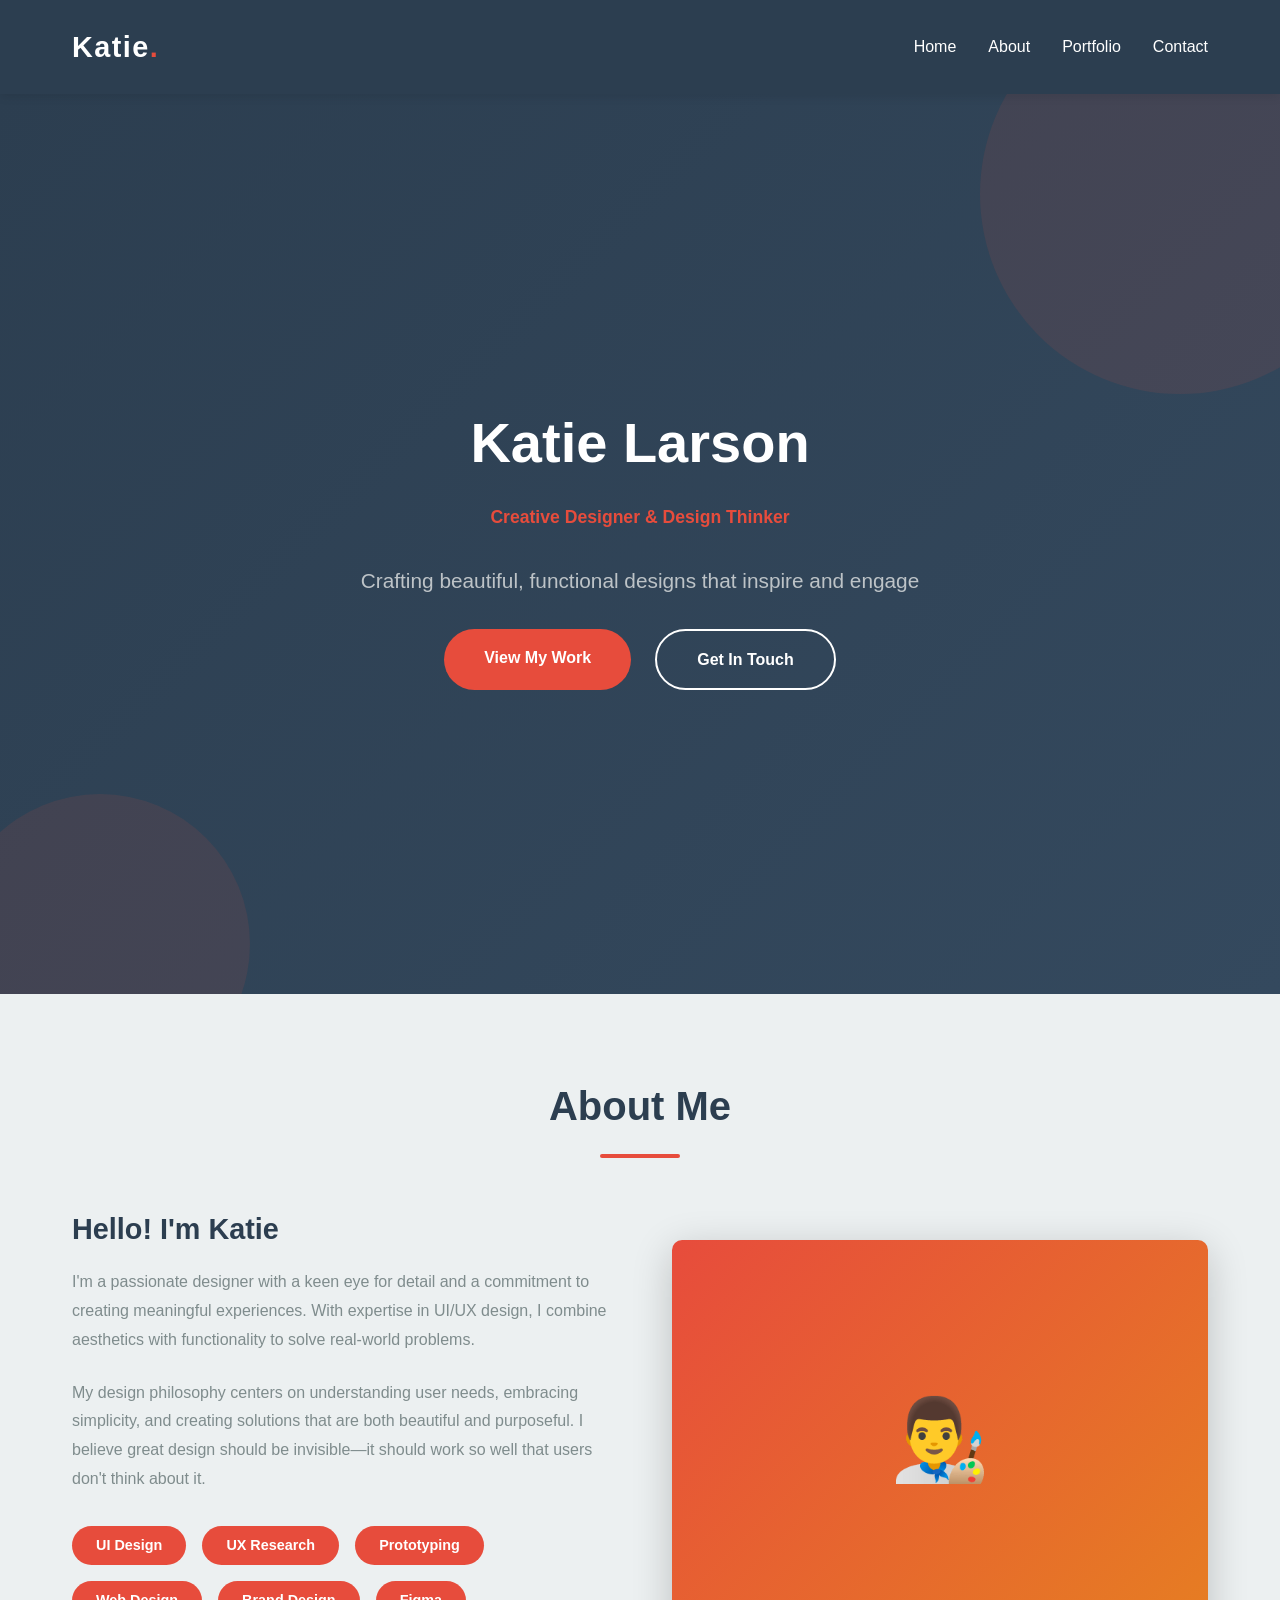
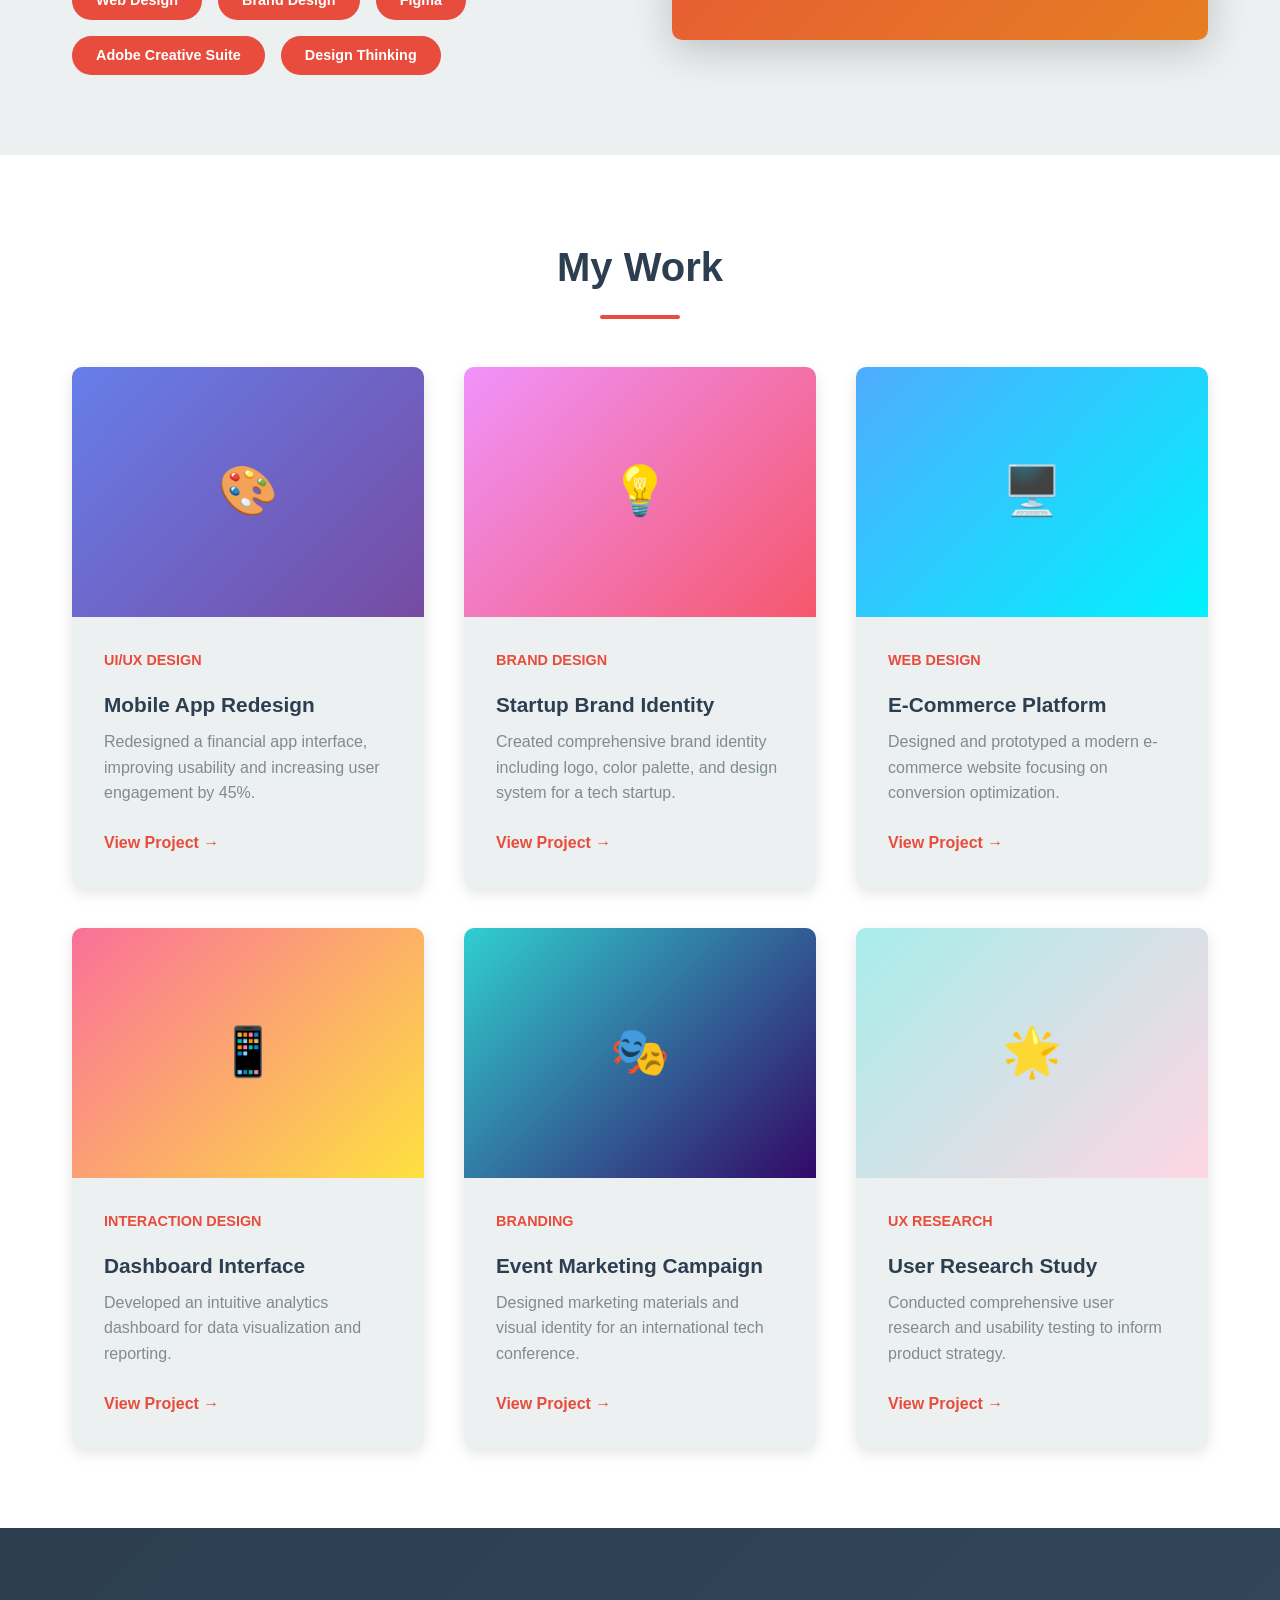
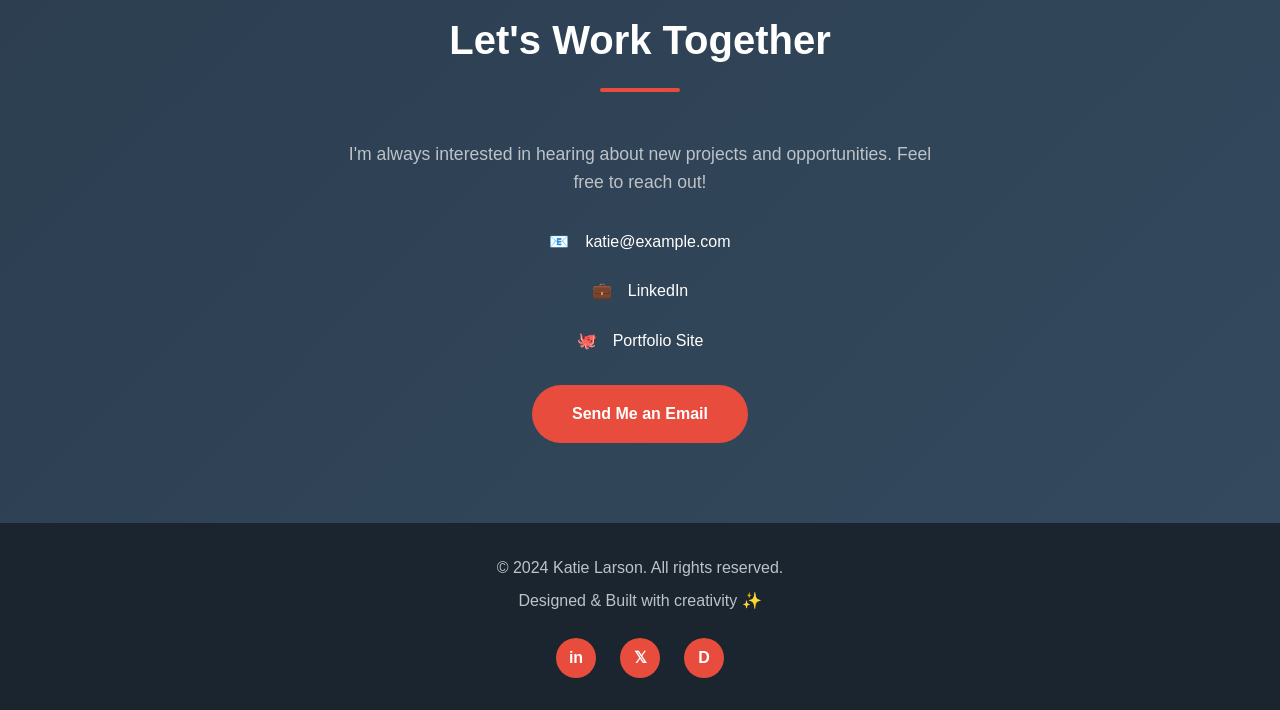
==== index.html @ 6faf1ce8 "first commit" ====
<!DOCTYPE html>
<html lang="en">
<head>
  <meta charset="UTF-8">
  <meta name="viewport" content="width=device-width, initial-scale=1.0">
  <meta name="description" content="Katie Larson - Designer portfolio showcasing creative design work">
  <title>Katie Larson | Designer</title>
  <link rel="stylesheet" href="css/style.css">
</head>
<body>
  <!-- Navigation -->
  <nav>
    <div class="nav-container">
      <div class="logo">Katie<span>.</span></div>
      <ul class="nav-links">
        <li><a href="#home">Home</a></li>
        <li><a href="pages/about.html">About</a></li>
        <li><a href="#portfolio">Portfolio</a></li>
        <li><a href="#contact">Contact</a></li>
      </ul>
    </div>
  </nav>

  <!-- Hero Section -->
  <section class="hero" id="home">
    <div class="hero-content">
      <h1>Katie Larson</h1>
      <div class="hero-subtitle">Creative Designer & Design Thinker</div>
      <p>Crafting beautiful, functional designs that inspire and engage</p>
      <div class="cta-buttons">
        <a href="#portfolio" class="btn btn-primary">View My Work</a>
        <a href="#contact" class="btn btn-secondary">Get In Touch</a>
      </div>
    </div>
  </section>

  <!-- About Section -->
  <section class="about" id="about">
    <div class="container">
      <h2>About Me</h2>
      <div class="about-content">
        <div class="about-text">
          <h3>Hello! I'm Katie</h3>
          <p>I'm a passionate designer with a keen eye for detail and a commitment to creating meaningful experiences. With expertise in UI/UX design, I combine aesthetics with functionality to solve real-world problems.</p>
          <p>My design philosophy centers on understanding user needs, embracing simplicity, and creating solutions that are both beautiful and purposeful. I believe great design should be invisible—it should work so well that users don't think about it.</p>
          <div class="skills">
            <span class="skill-tag">UI Design</span>
            <span class="skill-tag">UX Research</span>
            <span class="skill-tag">Prototyping</span>
            <span class="skill-tag">Web Design</span>
            <span class="skill-tag">Brand Design</span>
            <span class="skill-tag">Figma</span>
            <span class="skill-tag">Adobe Creative Suite</span>
            <span class="skill-tag">Design Thinking</span>
          </div>
        </div>
        <div class="about-image">👨‍🎨</div>
      </div>
    </div>
  </section>

  <!-- Portfolio Section -->
  <section class="portfolio" id="portfolio">
    <div class="container">
      <h2>My Work</h2>
      <div class="portfolio-grid">
        <!-- Portfolio Item 1 -->
        <div class="portfolio-item">
          <div class="portfolio-image">🎨</div>
          <div class="portfolio-content">
            <div class="portfolio-category">UI/UX DESIGN</div>
            <h3>Mobile App Redesign</h3>
            <p>Redesigned a financial app interface, improving usability and increasing user engagement by 45%.</p>
            <a href="pages/portfolio.html" class="view-link">View Project →</a>
          </div>
        </div>

        <!-- Portfolio Item 2 -->
        <div class="portfolio-item">
          <div class="portfolio-image">💡</div>
          <div class="portfolio-content">
            <div class="portfolio-category">BRAND DESIGN</div>
            <h3>Startup Brand Identity</h3>
            <p>Created comprehensive brand identity including logo, color palette, and design system for a tech startup.</p>
            <a href="pages/portfolio.html" class="view-link">View Project →</a>
          </div>
        </div>

        <!-- Portfolio Item 3 -->
        <div class="portfolio-item">
          <div class="portfolio-image">🖥️</div>
          <div class="portfolio-content">
            <div class="portfolio-category">WEB DESIGN</div>
            <h3>E-Commerce Platform</h3>
            <p>Designed and prototyped a modern e-commerce website focusing on conversion optimization.</p>
            <a href="pages/portfolio.html" class="view-link">View Project →</a>
          </div>
        </div>

        <!-- Portfolio Item 4 -->
        <div class="portfolio-item">
          <div class="portfolio-image">📱</div>
          <div class="portfolio-content">
            <div class="portfolio-category">INTERACTION DESIGN</div>
            <h3>Dashboard Interface</h3>
            <p>Developed an intuitive analytics dashboard for data visualization and reporting.</p>
            <a href="pages/portfolio.html" class="view-link">View Project →</a>
          </div>
        </div>

        <!-- Portfolio Item 5 -->
        <div class="portfolio-item">
          <div class="portfolio-image">🎭</div>
          <div class="portfolio-content">
            <div class="portfolio-category">BRANDING</div>
            <h3>Event Marketing Campaign</h3>
            <p>Designed marketing materials and visual identity for an international tech conference.</p>
            <a href="pages/portfolio.html" class="view-link">View Project →</a>
          </div>
        </div>

        <!-- Portfolio Item 6 -->
        <div class="portfolio-item">
          <div class="portfolio-image">🌟</div>
          <div class="portfolio-content">
            <div class="portfolio-category">UX RESEARCH</div>
            <h3>User Research Study</h3>
            <p>Conducted comprehensive user research and usability testing to inform product strategy.</p>
            <a href="pages/portfolio.html" class="view-link">View Project →</a>
          </div>
        </div>
      </div>
    </div>
  </section>

  <!-- Contact Section -->
  <section class="contact" id="contact">
    <div class="container">
      <h2>Let's Work Together</h2>
      <div class="contact-content">
        <p>I'm always interested in hearing about new projects and opportunities. Feel free to reach out!</p>
        <div class="contact-info">
          <div class="contact-item">
            <span>📧</span>
            <a href="mailto:katie@example.com">katie@example.com</a>
          </div>
          <div class="contact-item">
            <span>💼</span>
            <a href="https://linkedin.com" target="_blank">LinkedIn</a>
          </div>
          <div class="contact-item">
            <span>🐙</span>
            <a href="https://github.com" target="_blank">Portfolio Site</a>
          </div>
        </div>
        <a href="mailto:katie@example.com" class="btn btn-primary">Send Me an Email</a>
      </div>
    </div>
  </section>

  <!-- Footer -->
  <footer>
    <p>&copy; 2024 Katie Larson. All rights reserved.</p>
    <p>Designed & Built with creativity ✨</p>
    <div class="social-links">
      <a href="https://linkedin.com" target="_blank" title="LinkedIn">in</a>
      <a href="https://twitter.com" target="_blank" title="Twitter">𝕏</a>
      <a href="https://dribbble.com" target="_blank" title="Dribbble">D</a>
    </div>
  </footer>
</body>
</html>
---- css/style.css ----
* {
  margin: 0;
  padding: 0;
  box-sizing: border-box;
}

:root {
  --primary-color: #2c3e50;
  --accent-color: #e74c3c;
  --light-bg: #ecf0f1;
  --white: #ffffff;
  --text-dark: #2c3e50;
  --text-light: #7f8c8d;
  --transition: all 0.3s ease;
}

html {
  scroll-behavior: smooth;
}

body {
  font-family: 'Segoe UI', Tahoma, Geneva, Verdana, sans-serif;
  line-height: 1.6;
  color: var(--text-dark);
  background-color: var(--white);
}

/* Navigation */
nav {
  background-color: var(--primary-color);
  padding: 1.5rem 0;
  position: sticky;
  top: 0;
  z-index: 100;
  box-shadow: 0 2px 10px rgba(0, 0, 0, 0.1);
}

.nav-container {
  max-width: 1200px;
  margin: 0 auto;
  padding: 0 2rem;
  display: flex;
  justify-content: space-between;
  align-items: center;
}

.logo {
  font-size: 1.8rem;
  font-weight: 700;
  color: var(--white);
  letter-spacing: 0.05em;
}

.logo span {
  color: var(--accent-color);
}

.nav-links {
  display: flex;
  list-style: none;
  gap: 2rem;
}

.nav-links a {
  color: var(--white);
  text-decoration: none;
  font-weight: 500;
  transition: var(--transition);
  position: relative;
}

.nav-links a:hover {
  color: var(--accent-color);
}

.nav-links a::after {
  content: '';
  position: absolute;
  width: 0;
  height: 2px;
  bottom: -5px;
  left: 0;
  background-color: var(--accent-color);
  transition: var(--transition);
}

.nav-links a:hover::after {
  width: 100%;
}

/* Hero Section */
.hero {
  background: linear-gradient(135deg, var(--primary-color) 0%, #34495e 100%);
  color: var(--white);
  padding: 8rem 2rem;
  text-align: center;
  min-height: 100vh;
  display: flex;
  align-items: center;
  justify-content: center;
  position: relative;
  overflow: hidden;
}

.hero::before {
  content: '';
  position: absolute;
  width: 400px;
  height: 400px;
  background-color: rgba(231, 76, 60, 0.1);
  border-radius: 50%;
  top: -100px;
  right: -100px;
  animation: float 6s ease-in-out infinite;
}

.hero::after {
  content: '';
  position: absolute;
  width: 300px;
  height: 300px;
  background-color: rgba(231, 76, 60, 0.1);
  border-radius: 50%;
  bottom: -100px;
  left: -50px;
  animation: float 8s ease-in-out infinite;
}

@keyframes float {
  0%, 100% {
    transform: translateY(0);
  }
  50% {
    transform: translateY(20px);
  }
}

.hero-content {
  z-index: 1;
  max-width: 800px;
  margin: 0 auto;
}

.hero h1 {
  font-size: 3.5rem;
  margin-bottom: 1rem;
  font-weight: 700;
  animation: slideDown 0.8s ease;
}

.hero p {
  font-size: 1.3rem;
  margin-bottom: 2rem;
  color: #bdc3c7;
  animation: slideUp 0.8s ease 0.2s backwards;
}

.hero-subtitle {
  font-size: 1.1rem;
  margin-bottom: 2rem;
  color: var(--accent-color);
  font-weight: 600;
  animation: slideUp 0.8s ease 0.4s backwards;
}

@keyframes slideDown {
  from {
    opacity: 0;
    transform: translateY(-30px);
  }
  to {
    opacity: 1;
    transform: translateY(0);
  }
}

@keyframes slideUp {
  from {
    opacity: 0;
    transform: translateY(30px);
  }
  to {
    opacity: 1;
    transform: translateY(0);
  }
}

.cta-buttons {
  display: flex;
  gap: 1.5rem;
  justify-content: center;
  flex-wrap: wrap;
  animation: slideUp 0.8s ease 0.6s backwards;
}

.btn {
  padding: 1rem 2.5rem;
  font-size: 1rem;
  font-weight: 600;
  border: none;
  border-radius: 50px;
  cursor: pointer;
  transition: var(--transition);
  text-decoration: none;
  display: inline-block;
}

.btn-primary {
  background-color: var(--accent-color);
  color: var(--white);
}

.btn-primary:hover {
  background-color: #c0392b;
  transform: translateY(-3px);
  box-shadow: 0 10px 20px rgba(231, 76, 60, 0.3);
}

.btn-secondary {
  background-color: transparent;
  color: var(--white);
  border: 2px solid var(--white);
}

.btn-secondary:hover {
  background-color: var(--white);
  color: var(--primary-color);
  transform: translateY(-3px);
}

/* Container */
.container {
  max-width: 1200px;
  margin: 0 auto;
  padding: 0 2rem;
}

/* Sections */
section {
  padding: 5rem 2rem;
}

section h2 {
  font-size: 2.5rem;
  margin-bottom: 3rem;
  text-align: center;
  color: var(--primary-color);
  position: relative;
  display: inline-block;
  width: 100%;
}

section h2::after {
  content: '';
  display: block;
  width: 80px;
  height: 4px;
  background-color: var(--accent-color);
  margin: 1rem auto 0;
  border-radius: 2px;
}

/* About Section */
.about {
  background-color: var(--light-bg);
}

.about-content {
  display: grid;
  grid-template-columns: 1fr 1fr;
  gap: 4rem;
  align-items: center;
}

.about-text h3 {
  font-size: 1.8rem;
  color: var(--primary-color);
  margin-bottom: 1rem;
}

.about-text p {
  margin-bottom: 1.5rem;
  color: var(--text-light);
  line-height: 1.8;
}

.skills {
  display: flex;
  flex-wrap: wrap;
  gap: 1rem;
  margin-top: 2rem;
}

.skill-tag {
  background-color: var(--accent-color);
  color: var(--white);
  padding: 0.5rem 1.5rem;
  border-radius: 25px;
  font-size: 0.9rem;
  font-weight: 600;
}

.about-image {
  background: linear-gradient(135deg, var(--accent-color), #e67e22);
  border-radius: 10px;
  height: 400px;
  display: flex;
  align-items: center;
  justify-content: center;
  font-size: 5rem;
  color: var(--white);
  box-shadow: 0 10px 40px rgba(0, 0, 0, 0.2);
}

/* Portfolio Section */
.portfolio {
  background-color: var(--white);
}

.portfolio-grid {
  display: grid;
  grid-template-columns: repeat(auto-fit, minmax(300px, 1fr));
  gap: 2.5rem;
}

.portfolio-item {
  background-color: var(--light-bg);
  border-radius: 10px;
  overflow: hidden;
  box-shadow: 0 5px 15px rgba(0, 0, 0, 0.1);
  transition: var(--transition);
  cursor: pointer;
}

.portfolio-item:hover {
  transform: translateY(-10px);
  box-shadow: 0 15px 40px rgba(0, 0, 0, 0.2);
}

.portfolio-image {
  background: linear-gradient(135deg, #667eea 0%, #764ba2 100%);
  height: 250px;
  display: flex;
  align-items: center;
  justify-content: center;
  font-size: 3rem;
  color: var(--white);
  transition: var(--transition);
}

.portfolio-item:nth-child(2) .portfolio-image {
  background: linear-gradient(135deg, #f093fb 0%, #f5576c 100%);
}

.portfolio-item:nth-child(3) .portfolio-image {
  background: linear-gradient(135deg, #4facfe 0%, #00f2fe 100%);
}

.portfolio-item:nth-child(4) .portfolio-image {
  background: linear-gradient(135deg, #fa709a 0%, #fee140 100%);
}

.portfolio-item:nth-child(5) .portfolio-image {
  background: linear-gradient(135deg, #30cfd0 0%, #330867 100%);
}

.portfolio-item:nth-child(6) .portfolio-image {
  background: linear-gradient(135deg, #a8edea 0%, #fed6e3 100%);
}

.portfolio-item:hover .portfolio-image {
  transform: scale(1.1);
}

.portfolio-content {
  padding: 2rem;
}

.portfolio-content h3 {
  color: var(--primary-color);
  margin-bottom: 0.5rem;
  font-size: 1.3rem;
}

.portfolio-category {
  color: var(--accent-color);
  font-size: 0.9rem;
  font-weight: 600;
  margin-bottom: 1rem;
}

.portfolio-content p {
  color: var(--text-light);
  margin-bottom: 1.5rem;
}

.view-link {
  color: var(--accent-color);
  text-decoration: none;
  font-weight: 600;
  display: inline-flex;
  align-items: center;
  gap: 0.5rem;
  transition: var(--transition);
}

.view-link:hover {
  gap: 1rem;
}

/* Contact Section */
.contact {
  background: linear-gradient(135deg, var(--primary-color) 0%, #34495e 100%);
  color: var(--white);
  text-align: center;
}

.contact h2 {
  color: var(--white);
}

.contact h2::after {
  background-color: var(--accent-color);
}

.contact-content {
  max-width: 600px;
  margin: 0 auto;
}

.contact-content p {
  font-size: 1.1rem;
  margin-bottom: 2rem;
  color: #bdc3c7;
}

.contact-info {
  display: flex;
  flex-direction: column;
  gap: 1.5rem;
  margin: 2rem 0;
}

.contact-item {
  display: flex;
  gap: 1rem;
  align-items: center;
  justify-content: center;
}

.contact-item a {
  color: var(--white);
  text-decoration: none;
  transition: var(--transition);
}

.contact-item a:hover {
  color: var(--accent-color);
}

/* Footer */
footer {
  background-color: #1a252f;
  color: #bdc3c7;
  text-align: center;
  padding: 2rem;
}

footer p {
  margin-bottom: 0.5rem;
}

.social-links {
  display: flex;
  justify-content: center;
  gap: 1.5rem;
  margin-top: 1.5rem;
}

.social-links a {
  display: inline-flex;
  align-items: center;
  justify-content: center;
  width: 40px;
  height: 40px;
  background-color: var(--accent-color);
  color: var(--white);
  border-radius: 50%;
  text-decoration: none;
  transition: var(--transition);
  font-weight: 600;
}

.social-links a:hover {
  background-color: var(--white);
  color: var(--accent-color);
  transform: translateY(-3px);
}

/* Responsive */
@media (max-width: 768px) {
  .nav-links {
    gap: 1rem;
  }

  .hero h1 {
    font-size: 2.5rem;
  }

  .hero p {
    font-size: 1rem;
  }

  .about-content {
    grid-template-columns: 1fr;
  }

  .cta-buttons {
    flex-direction: column;
    align-items: center;
  }

  .btn {
    width: 100%;
    max-width: 300px;
  }

  section h2 {
    font-size: 2rem;
  }

  .contact-info {
    flex-direction: row;
    flex-wrap: wrap;
    justify-content: space-around;
  }

  .contact-item {
    flex: 1;
    min-width: 150px;
  }

  .portfolio-grid {
    grid-template-columns: 1fr;
  }
}

@media (max-width: 480px) {
  .hero {
    padding: 4rem 1rem;
    min-height: auto;
  }

  .hero h1 {
    font-size: 2rem;
  }

  .logo {
    font-size: 1.3rem;
  }

  .nav-links {
    gap: 0.5rem;
    font-size: 0.9rem;
  }

  .nav-links a::after {
    bottom: -2px;
  }

  section {
    padding: 3rem 1rem;
  }
}
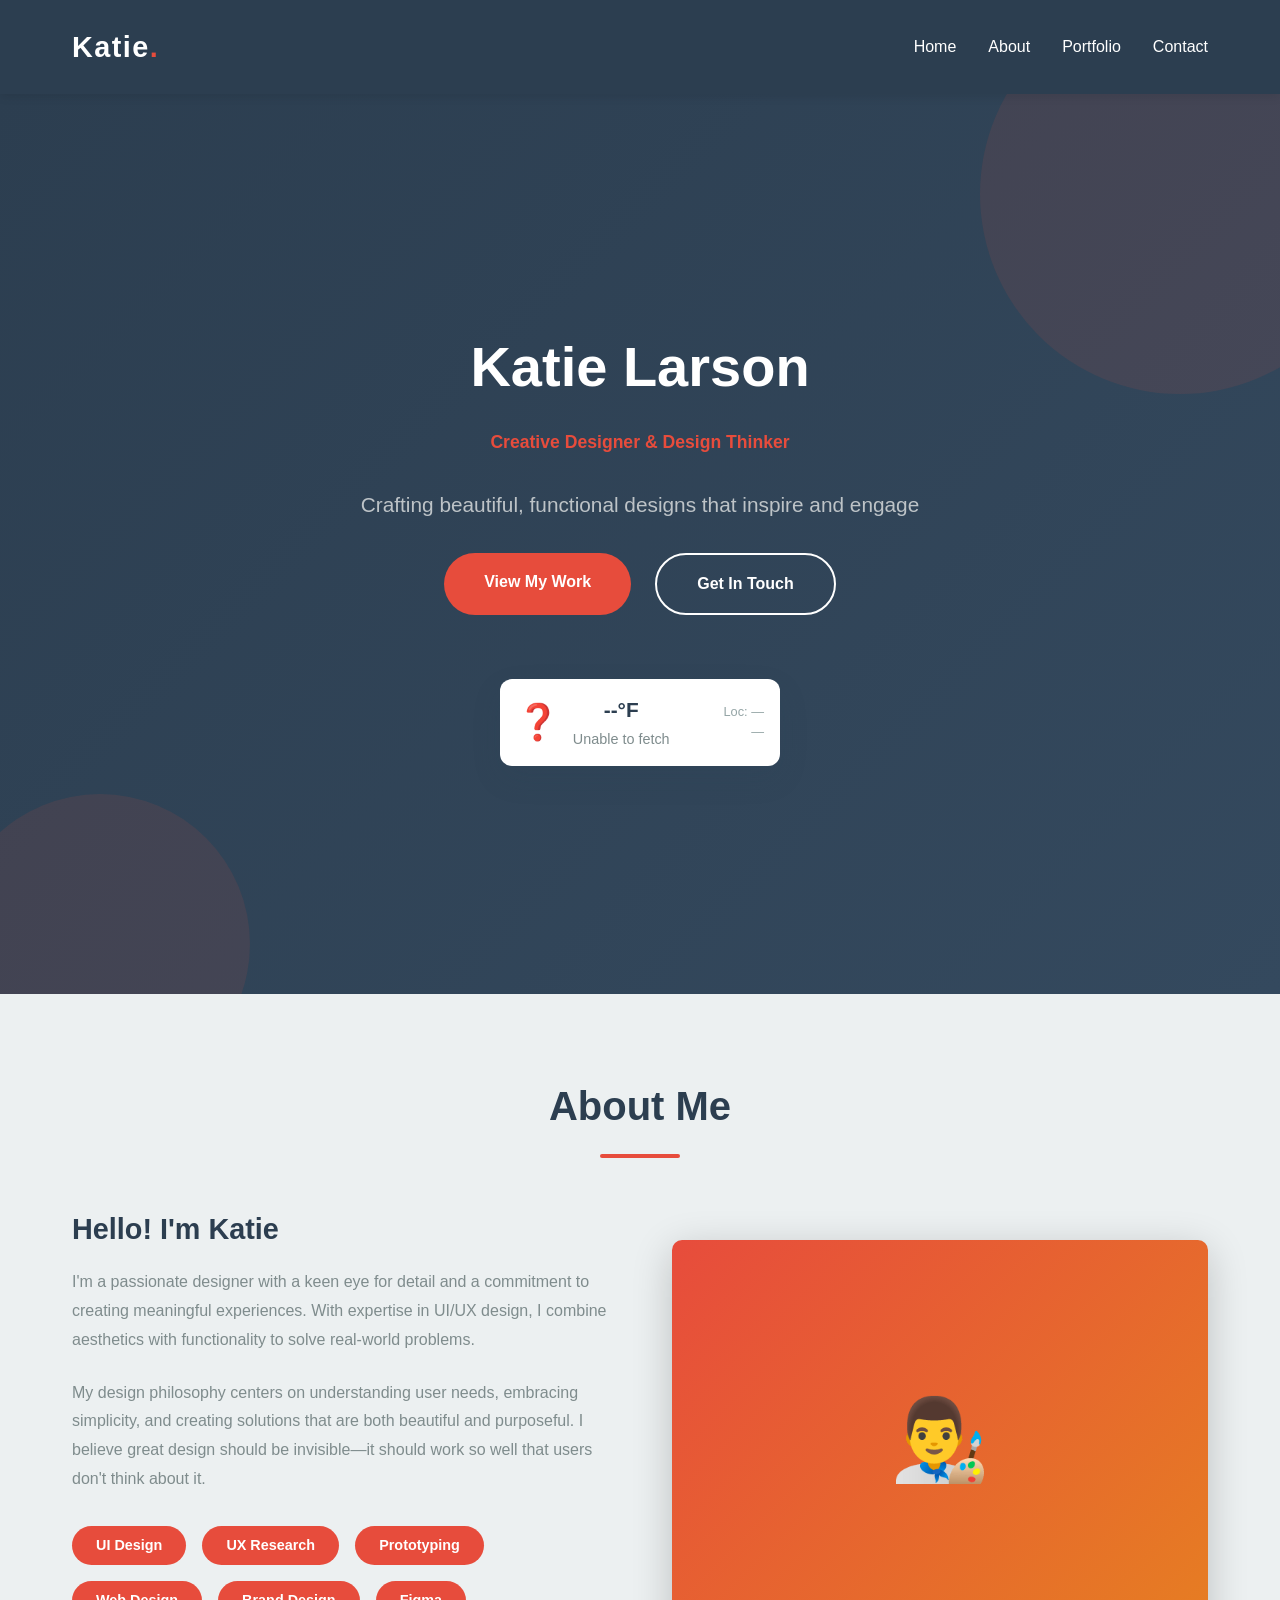
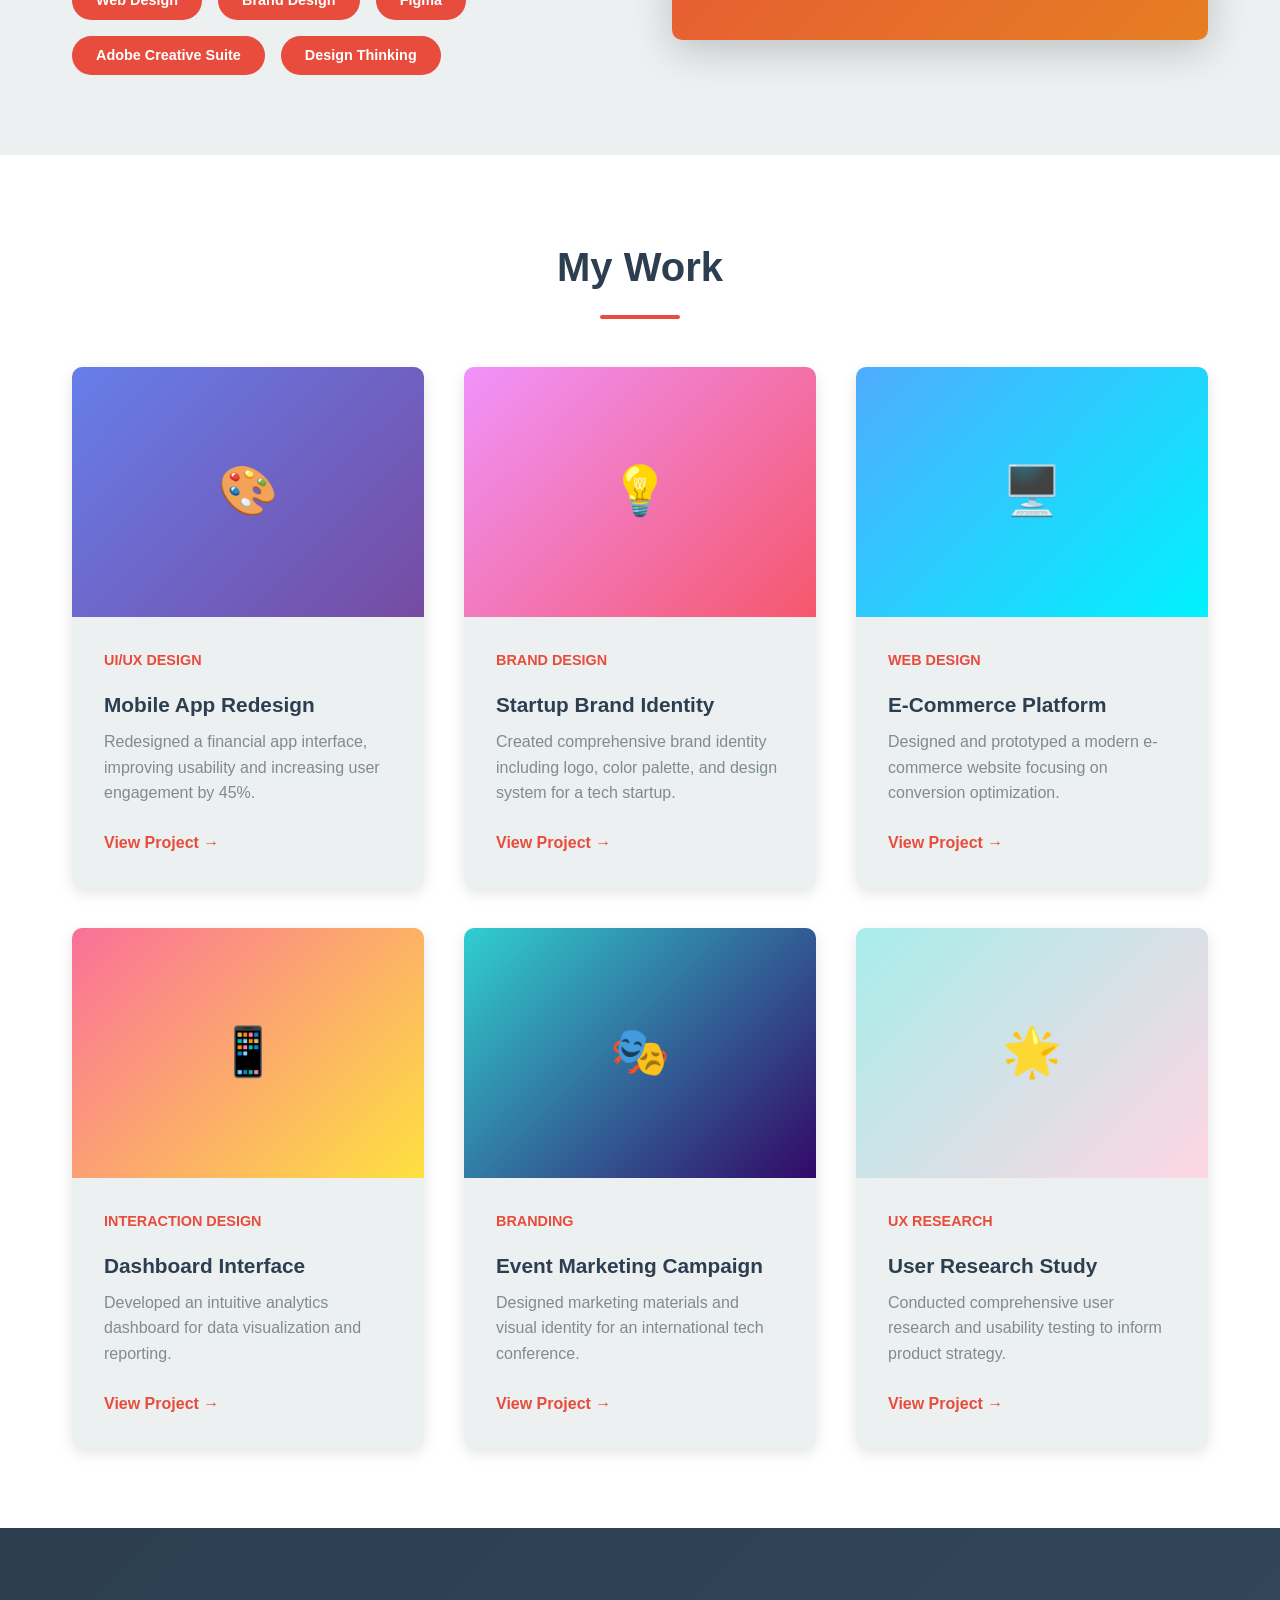
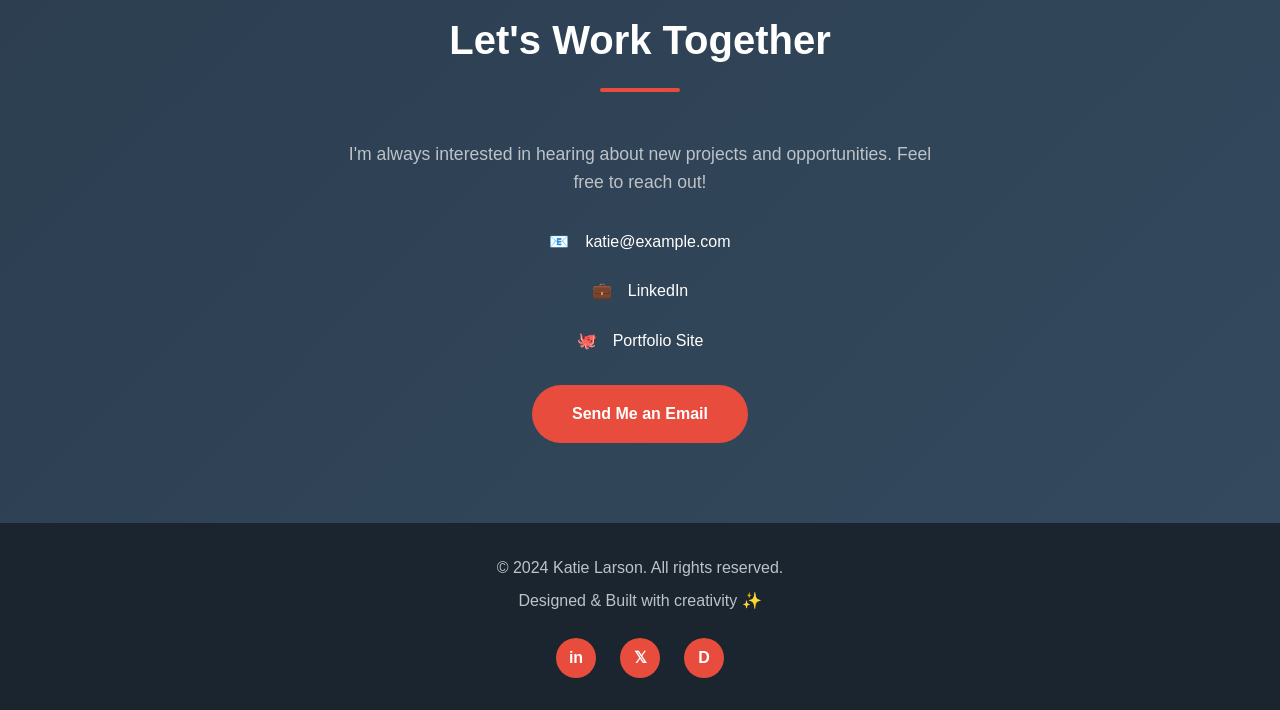
==== commit b018c7be: "Add weather api and widget" ====
--- a/index.html
+++ b/index.html
@@ -6,6 +6,59 @@
   <meta name="description" content="Katie Larson - Designer portfolio showcasing creative design work">
   <title>Katie Larson | Designer</title>
   <link rel="stylesheet" href="css/style.css">
+  <style>
+    /* Weather widget styles */
+    .weather-card {
+      margin: calc(1.5rem + 40px) auto 0;
+      background: var(--white);
+      color: var(--text-dark);
+      width: 280px;
+      border-radius: 12px;
+      padding: 0.9rem 1rem;
+      box-shadow: 0 12px 30px rgba(44,62,80,0.12);
+      display: flex;
+      align-items: center;
+      justify-content: space-between;
+      gap: 1rem;
+      z-index: 2;
+    }
+
+    .weather-left {
+      display: flex;
+      gap: 0.8rem;
+      align-items: center;
+    }
+
+    .weather-emoji {
+      font-size: 2.2rem;
+    }
+
+    .weather-info {
+      display: flex;
+      flex-direction: column;
+      gap: 0.1rem;
+    }
+
+    .weather-temp {
+      font-size: 1.3rem;
+      font-weight: 700;
+    }
+
+    .weather-desc {
+      font-size: 0.9rem;
+      color: var(--text-light);
+    }
+
+    .weather-meta {
+      text-align: right;
+      font-size: 0.8rem;
+      color: #95a5a6;
+    }
+
+    @media (max-width: 480px) {
+      .weather-card { width: 100%; max-width: 320px; }
+    }
+  </style>
 </head>
 <body>
   <!-- Navigation -->
@@ -30,6 +83,20 @@
       <div class="cta-buttons">
         <a href="#portfolio" class="btn btn-primary">View My Work</a>
         <a href="#contact" class="btn btn-secondary">Get In Touch</a>
+      </div>
+      <!-- Weather widget -->
+      <div id="weather" class="weather-card" aria-live="polite">
+        <div class="weather-left">
+          <div id="weather-emoji" class="weather-emoji">⛅</div>
+          <div class="weather-info">
+            <div id="weather-temp" class="weather-temp">--°F</div>
+            <div id="weather-desc" class="weather-desc">Loading weather…</div>
+          </div>
+        </div>
+        <div class="weather-meta">
+          <div id="weather-location">Loc: --</div>
+          <div id="weather-time">—</div>
+        </div>
       </div>
     </div>
   </section>
@@ -168,5 +235,93 @@
       <a href="https://dribbble.com" target="_blank" title="Dribbble">D</a>
     </div>
   </footer>
+  <script>
+    // Weather widget: uses Open-Meteo current_weather (no API key)
+    (function(){
+      const emojiMap = (code) => {
+        // Open-Meteo / WMO weather codes
+        if (code === 0) return '☀️';
+        if ([1,2].includes(code)) return '🌤️';
+        if (code === 3) return '☁️';
+        if ([45,48].includes(code)) return '🌫️';
+        if ([51,53,55,56,57,80,81,82].includes(code)) return '🌧️';
+        if ([61,63,65,66,67].includes(code)) return '🌧️';
+        if ([71,73,75,77,85,86].includes(code)) return '❄️';
+        if ([95,96,99].includes(code)) return '⛈️';
+        return '🌤️';
+      };
+
+      const descMap = (code) => {
+        if (code === 0) return 'Clear';
+        if ([1,2].includes(code)) return 'Partly cloudy';
+        if (code === 3) return 'Overcast';
+        if ([45,48].includes(code)) return 'Fog';
+        if ([51,53,55,56,57].includes(code)) return 'Drizzle';
+        if ([61,63,65,66,67,80,81,82].includes(code)) return 'Rain';
+        if ([71,73,75,77,85,86].includes(code)) return 'Snow';
+        if ([95,96,99].includes(code)) return 'Thunderstorm';
+        return 'Weather';
+      };
+
+      const $ = id => document.getElementById(id);
+
+      function showError(message) {
+        $('weather-desc').textContent = message;
+        $('weather-temp').textContent = '--°F';
+        $('weather-emoji').textContent = '❓';
+        $('weather-location').textContent = 'Loc: —';
+      }
+
+      function updateWidget(data, lat, lon) {
+        const cw = data.current_weather;
+        if (!cw) return showError('No data');
+        const temp = Math.round(cw.temperature);
+        const code = cw.weathercode;
+        $('weather-temp').textContent = temp + '°F';
+        $('weather-emoji').textContent = emojiMap(code);
+        $('weather-desc').textContent = descMap(code);
+        $('weather-location').textContent = `Lat:${lat.toFixed(2)}, Lon:${lon.toFixed(2)}`;
+        const t = new Date(cw.time).toLocaleTimeString([], {hour: '2-digit', minute:'2-digit'});
+        $('weather-time').textContent = t;
+      }
+
+      function fetchWeather(lat, lon) {
+        const url = `https://api.open-meteo.com/v1/forecast?latitude=${lat}&longitude=${lon}&current_weather=true&temperature_unit=fahrenheit`;
+        fetch(url).then(r => r.json()).then(json => {
+          updateWidget(json, lat, lon);
+        }).catch(err => {
+          console.error('Weather fetch error', err);
+          showError('Unable to fetch');
+        });
+      }
+
+      function fallback() {
+        // Default to New York coordinates
+        const lat = 40.7128, lon = -74.0060;
+        $('weather-desc').textContent = 'Using default location';
+        fetchWeather(lat, lon);
+      }
+
+      if (!('geolocation' in navigator)) {
+        showError('Geolocation not supported');
+        fallback();
+      } else {
+        navigator.geolocation.getCurrentPosition(pos => {
+          const lat = pos.coords.latitude;
+          const lon = pos.coords.longitude;
+          fetchWeather(lat, lon);
+        }, err => {
+          // permission denied or timeout
+          console.warn('Geolocation error', err);
+          if (err.code === 1) {
+            $('weather-desc').textContent = 'Enable location to see your weather.';
+          } else {
+            $('weather-desc').textContent = 'Location unavailable';
+          }
+          fallback();
+        }, {timeout:10000});
+      }
+    })();
+  </script>
 </body>
 </html>
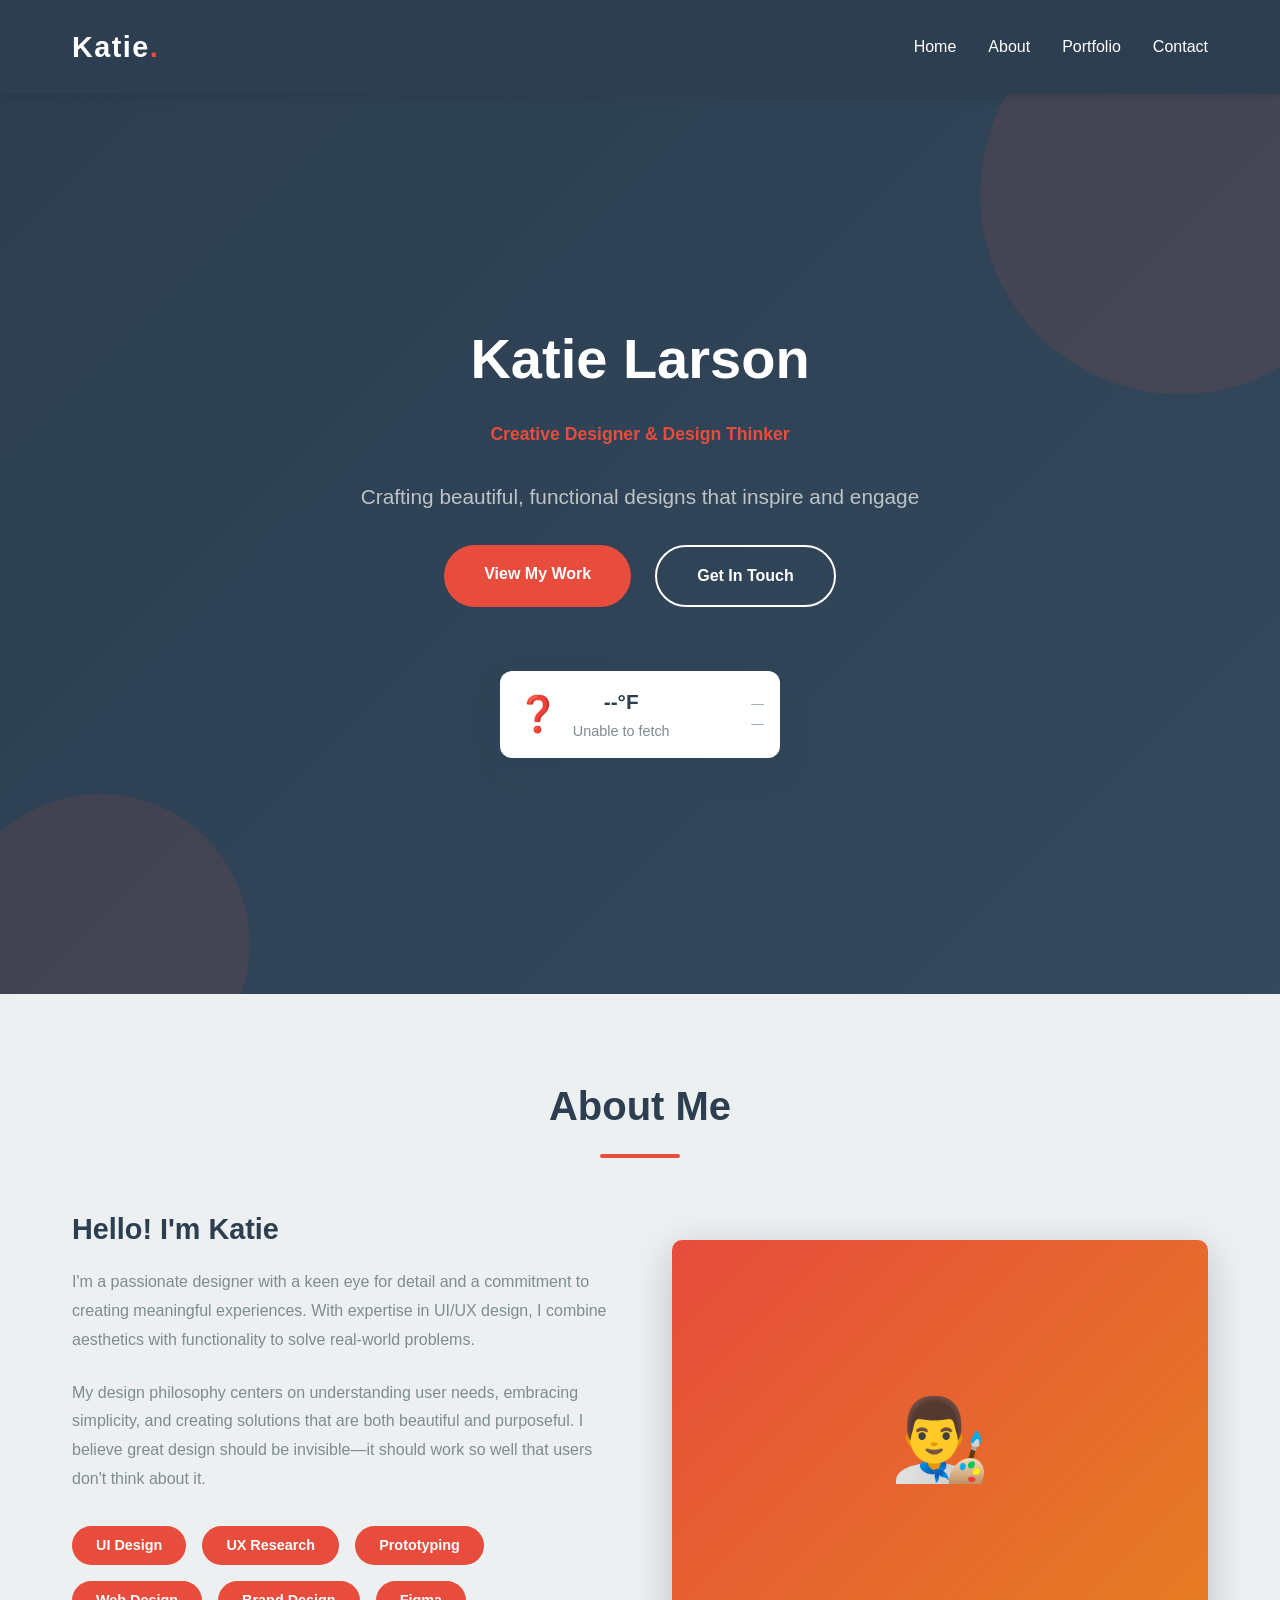
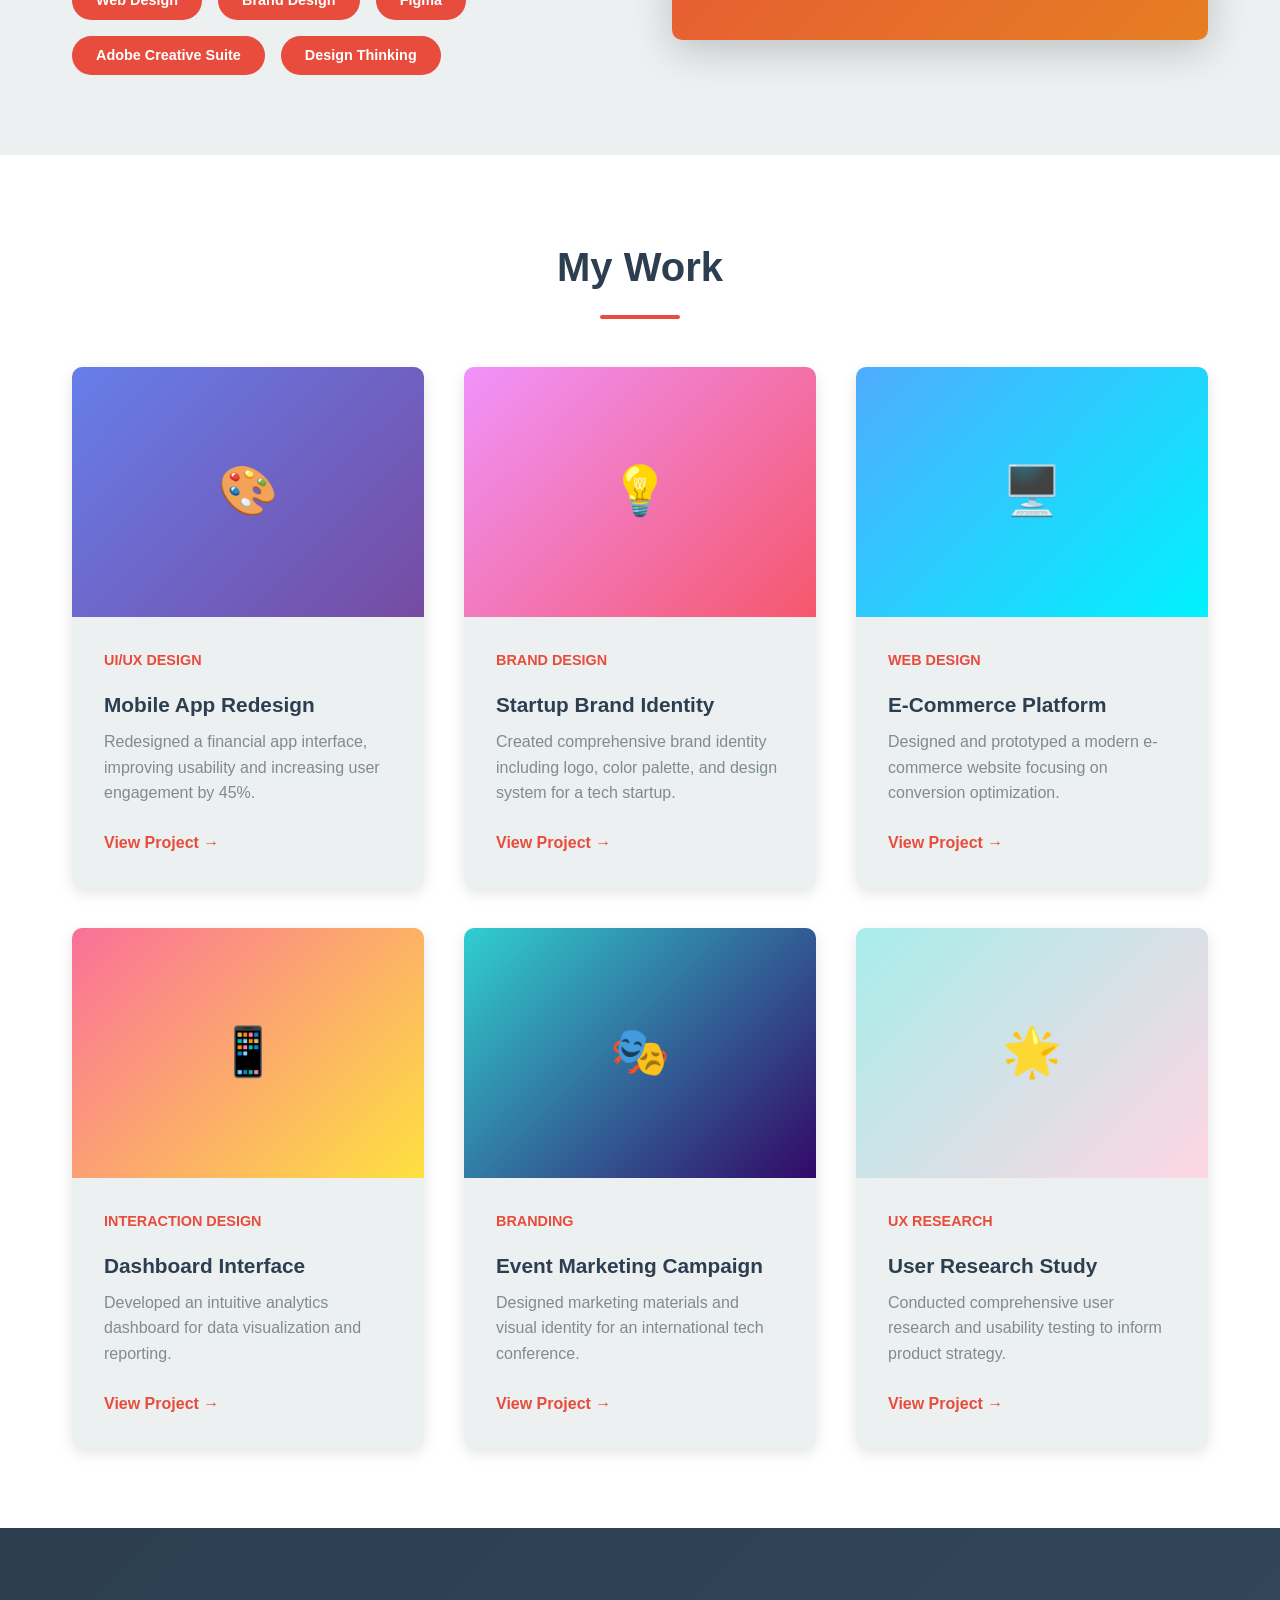
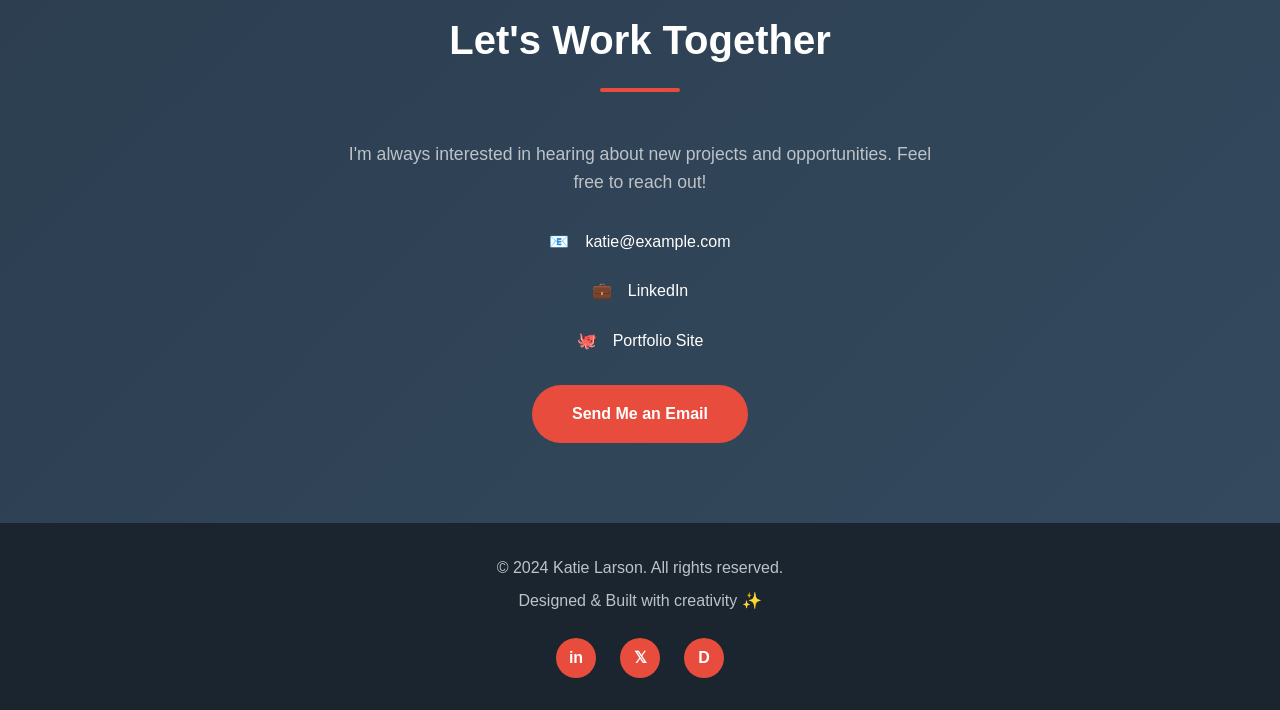
==== commit bb4e5147: "Added 5 day forcast and city name to weather" ====
--- a/index.html
+++ b/index.html
@@ -58,6 +58,29 @@
     @media (max-width: 480px) {
       .weather-card { width: 100%; max-width: 320px; }
     }
+    /* Forecast strip */
+    .forecast {
+      display: flex;
+      gap: 0.6rem;
+      justify-content: center;
+      margin: 1rem auto 0;
+      width: 100%;
+      max-width: 680px;
+    }
+
+    .forecast-day {
+      background: var(--light-bg);
+      border-radius: 10px;
+      padding: 0.6rem 0.8rem;
+      min-width: 88px;
+      text-align: center;
+      box-shadow: 0 6px 18px rgba(44,62,80,0.06);
+    }
+
+    .forecast-day .day { font-size: 0.85rem; color: var(--text-light); margin-bottom: 0.2rem; }
+    .forecast-day .f-emoji { font-size: 1.25rem; margin-bottom: 0.2rem; }
+    .forecast-day .hi { font-weight: 700; color: var(--primary-color); }
+    .forecast-day .lo { font-size: 0.85rem; color: var(--text-light); }
   </style>
 </head>
 <body>
@@ -94,10 +117,12 @@
           </div>
         </div>
         <div class="weather-meta">
-          <div id="weather-location">Loc: --</div>
+          <div id="weather-location">—</div>
           <div id="weather-time">—</div>
         </div>
       </div>
+      <!-- 5-day forecast -->
+      <div id="weather-forecast" class="forecast" aria-hidden="true"></div>
     </div>
   </section>
 
@@ -236,16 +261,14 @@
     </div>
   </footer>
   <script>
-    // Weather widget: uses Open-Meteo current_weather (no API key)
+    // Weather widget: 5-day forecast + reverse geocoding (Open-Meteo)
     (function(){
       const emojiMap = (code) => {
-        // Open-Meteo / WMO weather codes
         if (code === 0) return '☀️';
         if ([1,2].includes(code)) return '🌤️';
         if (code === 3) return '☁️';
         if ([45,48].includes(code)) return '🌫️';
-        if ([51,53,55,56,57,80,81,82].includes(code)) return '🌧️';
-        if ([61,63,65,66,67].includes(code)) return '🌧️';
+        if ([51,53,55,56,57,80,81,82,61,63,65,66,67].includes(code)) return '🌧️';
         if ([71,73,75,77,85,86].includes(code)) return '❄️';
         if ([95,96,99].includes(code)) return '⛈️';
         return '🌤️';
@@ -269,7 +292,9 @@
         $('weather-desc').textContent = message;
         $('weather-temp').textContent = '--°F';
         $('weather-emoji').textContent = '❓';
-        $('weather-location').textContent = 'Loc: —';
+        $('weather-location').textContent = '—';
+        $('weather-forecast').setAttribute('aria-hidden','true');
+        $('weather-forecast').innerHTML = '';
       }
 
       function updateWidget(data, lat, lon) {
@@ -280,16 +305,56 @@
         $('weather-temp').textContent = temp + '°F';
         $('weather-emoji').textContent = emojiMap(code);
         $('weather-desc').textContent = descMap(code);
-        $('weather-location').textContent = `Lat:${lat.toFixed(2)}, Lon:${lon.toFixed(2)}`;
         const t = new Date(cw.time).toLocaleTimeString([], {hour: '2-digit', minute:'2-digit'});
         $('weather-time').textContent = t;
+        // Forecast
+        if (data.daily) updateForecast(data.daily);
+      }
+
+      function updateForecast(daily) {
+        const container = $('weather-forecast');
+        container.innerHTML = '';
+        const times = daily.time;
+        const max = daily.temperature_2m_max;
+        const min = daily.temperature_2m_min;
+        const codes = daily.weathercode;
+        // show next 5 days (or less if not available)
+        const count = Math.min(5, times.length);
+        for (let i=0;i<count;i++){
+          const day = new Date(times[i]).toLocaleDateString([], {weekday:'short'});
+          const hi = Math.round(max[i]);
+          const lo = Math.round(min[i]);
+          const code = codes[i];
+          const el = document.createElement('div');
+          el.className = 'forecast-day';
+          el.innerHTML = `<div class="day">${day}</div><div class="f-emoji">${emojiMap(code)}</div><div class="hi">${hi}°</div><div class="lo">${lo}°</div>`;
+          container.appendChild(el);
+        }
+        container.removeAttribute('aria-hidden');
+      }
+
+      function fetchReverseGeocode(lat, lon) {
+        const gurl = `https://geocoding-api.open-meteo.com/v1/reverse?latitude=${lat}&longitude=${lon}&count=1`;
+        fetch(gurl).then(r=>r.json()).then(json=>{
+          if (json && json.results && json.results.length){
+            const p = json.results[0];
+            const name = p.name + (p.admin1 ? ', '+p.admin1 : '') + (p.country ? ', '+p.country : '');
+            $('weather-location').textContent = name;
+          } else {
+            $('weather-location').textContent = `Lat:${lat.toFixed(2)}, Lon:${lon.toFixed(2)}`;
+          }
+        }).catch(err=>{
+          console.warn('Geocode error', err);
+          $('weather-location').textContent = `Lat:${lat.toFixed(2)}, Lon:${lon.toFixed(2)}`;
+        });
       }
 
       function fetchWeather(lat, lon) {
-        const url = `https://api.open-meteo.com/v1/forecast?latitude=${lat}&longitude=${lon}&current_weather=true&temperature_unit=fahrenheit`;
-        fetch(url).then(r => r.json()).then(json => {
+        const url = `https://api.open-meteo.com/v1/forecast?latitude=${lat}&longitude=${lon}&current_weather=true&daily=temperature_2m_max,temperature_2m_min,weathercode&temperature_unit=fahrenheit&timezone=auto`;
+        fetch(url).then(r=>r.json()).then(json=>{
           updateWidget(json, lat, lon);
-        }).catch(err => {
+          fetchReverseGeocode(lat, lon);
+        }).catch(err=>{
           console.error('Weather fetch error', err);
           showError('Unable to fetch');
         });
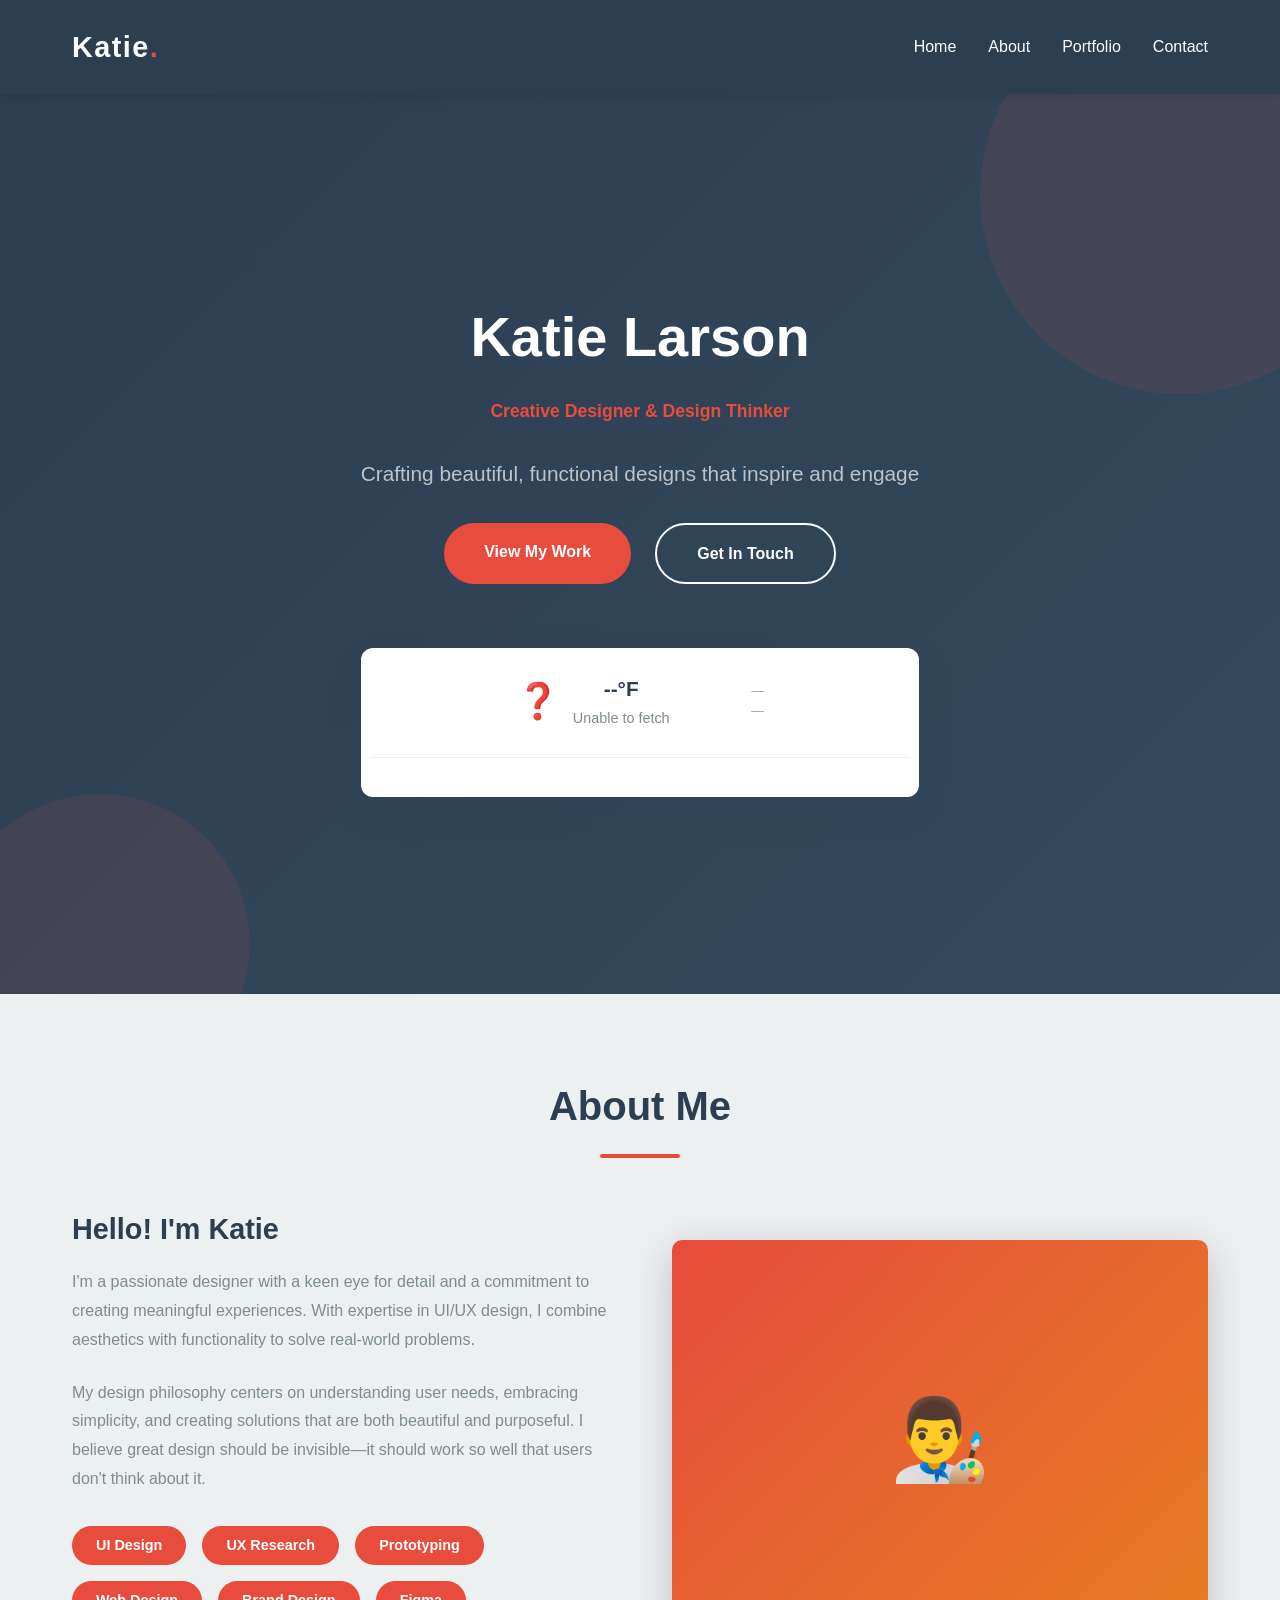
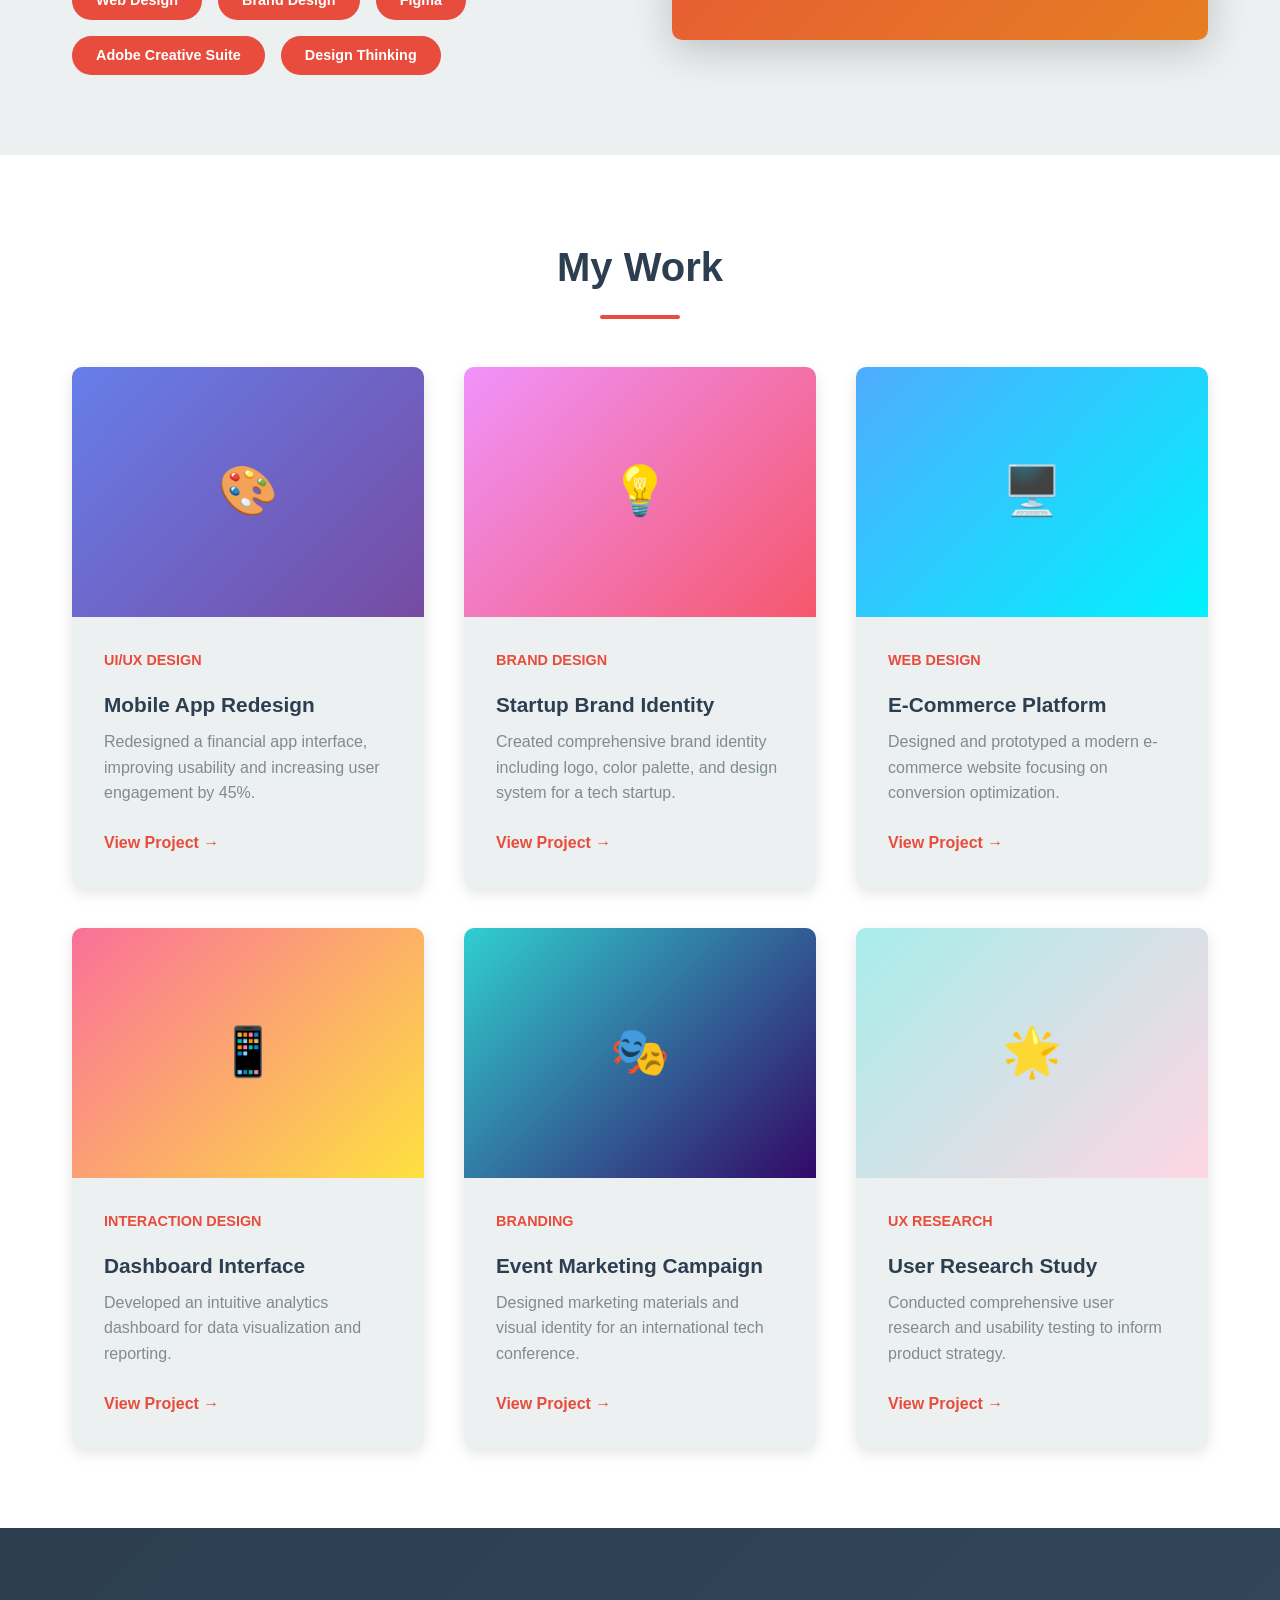
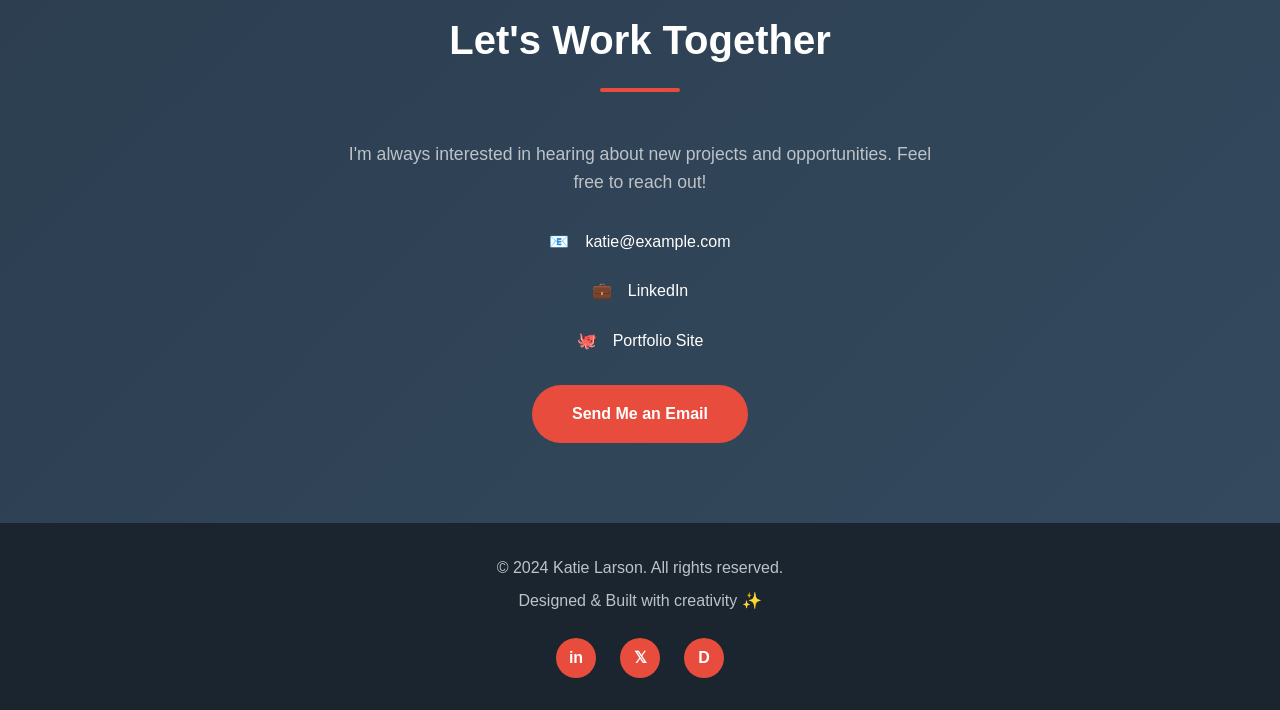
==== commit 6ee313d8: "Adjusted the design of the weather widget" ====
--- a/index.html
+++ b/index.html
@@ -8,14 +8,30 @@
   <link rel="stylesheet" href="css/style.css">
   <style>
     /* Weather widget styles */
+    .weather-container {
+      margin: calc(1.5rem + 40px) auto 0;
+      width: 100%;
+      max-width: 680px;
+      background: var(--white);
+      border-radius: 12px;
+      padding: 0.6rem;
+      box-shadow: 0 14px 40px rgba(44,62,80,0.08);
+      display: flex;
+      flex-direction: column;
+      gap: 0.6rem;
+      align-items: center;
+      z-index: 2;
+    }
+
     .weather-card {
-      margin: calc(1.5rem + 40px) auto 0;
-      background: var(--white);
+      margin: 0;
+      background: transparent;
       color: var(--text-dark);
       width: 280px;
+      max-width: 100%;
       border-radius: 12px;
       padding: 0.9rem 1rem;
-      box-shadow: 0 12px 30px rgba(44,62,80,0.12);
+      box-shadow: none;
       display: flex;
       align-items: center;
       justify-content: space-between;
@@ -56,25 +72,42 @@
     }
 
     @media (max-width: 480px) {
+      .weather-container { padding: 0.5rem; }
       .weather-card { width: 100%; max-width: 320px; }
     }
+    .weather-divider {
+      width: 100%;
+      height: 1px;
+      background: rgba(0,0,0,0.06);
+      border-radius: 2px;
+      margin: 0.2rem 0;
+    }
     /* Forecast strip */
+
     .forecast {
       display: flex;
-      gap: 0.6rem;
-      justify-content: center;
+      gap: 0;
+      justify-content: stretch;
       margin: 1rem auto 0;
       width: 100%;
       max-width: 680px;
+      background: transparent;
+      border-radius: 8px;
+      overflow: hidden;
     }
 
     .forecast-day {
-      background: var(--light-bg);
-      border-radius: 10px;
+      background: var(--white);
+      border-radius: 0;
       padding: 0.6rem 0.8rem;
-      min-width: 88px;
+      flex: 1 1 0;
+      min-width: 0;
       text-align: center;
-      box-shadow: 0 6px 18px rgba(44,62,80,0.06);
+      box-shadow: none;
+    }
+
+    .forecast-day + .forecast-day {
+      border-left: 1px solid rgba(0,0,0,0.06);
     }
 
     .forecast-day .day { font-size: 0.85rem; color: var(--text-light); margin-bottom: 0.2rem; }
@@ -107,22 +140,25 @@
         <a href="#portfolio" class="btn btn-primary">View My Work</a>
         <a href="#contact" class="btn btn-secondary">Get In Touch</a>
       </div>
-      <!-- Weather widget -->
-      <div id="weather" class="weather-card" aria-live="polite">
-        <div class="weather-left">
-          <div id="weather-emoji" class="weather-emoji">⛅</div>
-          <div class="weather-info">
-            <div id="weather-temp" class="weather-temp">--°F</div>
-            <div id="weather-desc" class="weather-desc">Loading weather…</div>
-          </div>
-        </div>
-        <div class="weather-meta">
-          <div id="weather-location">—</div>
-          <div id="weather-time">—</div>
-        </div>
+      <!-- Weather widget (current + 5-day forecast in one container) -->
+      <div class="weather-container" role="region" aria-label="Local weather">
+        <div id="weather" class="weather-card" aria-live="polite">
+          <div class="weather-left">
+            <div id="weather-emoji" class="weather-emoji">⛅</div>
+            <div class="weather-info">
+              <div id="weather-temp" class="weather-temp">--°F</div>
+              <div id="weather-desc" class="weather-desc">Loading weather…</div>
+            </div>
+          </div>
+          <div class="weather-meta">
+            <div id="weather-location">—</div>
+            <div id="weather-time">—</div>
+          </div>
+        </div>
+        <div class="weather-divider" aria-hidden="true"></div>
+        <!-- 5-day forecast strip -->
+        <div id="weather-forecast" class="forecast" aria-hidden="true"></div>
       </div>
-      <!-- 5-day forecast -->
-      <div id="weather-forecast" class="forecast" aria-hidden="true"></div>
     </div>
   </section>
 
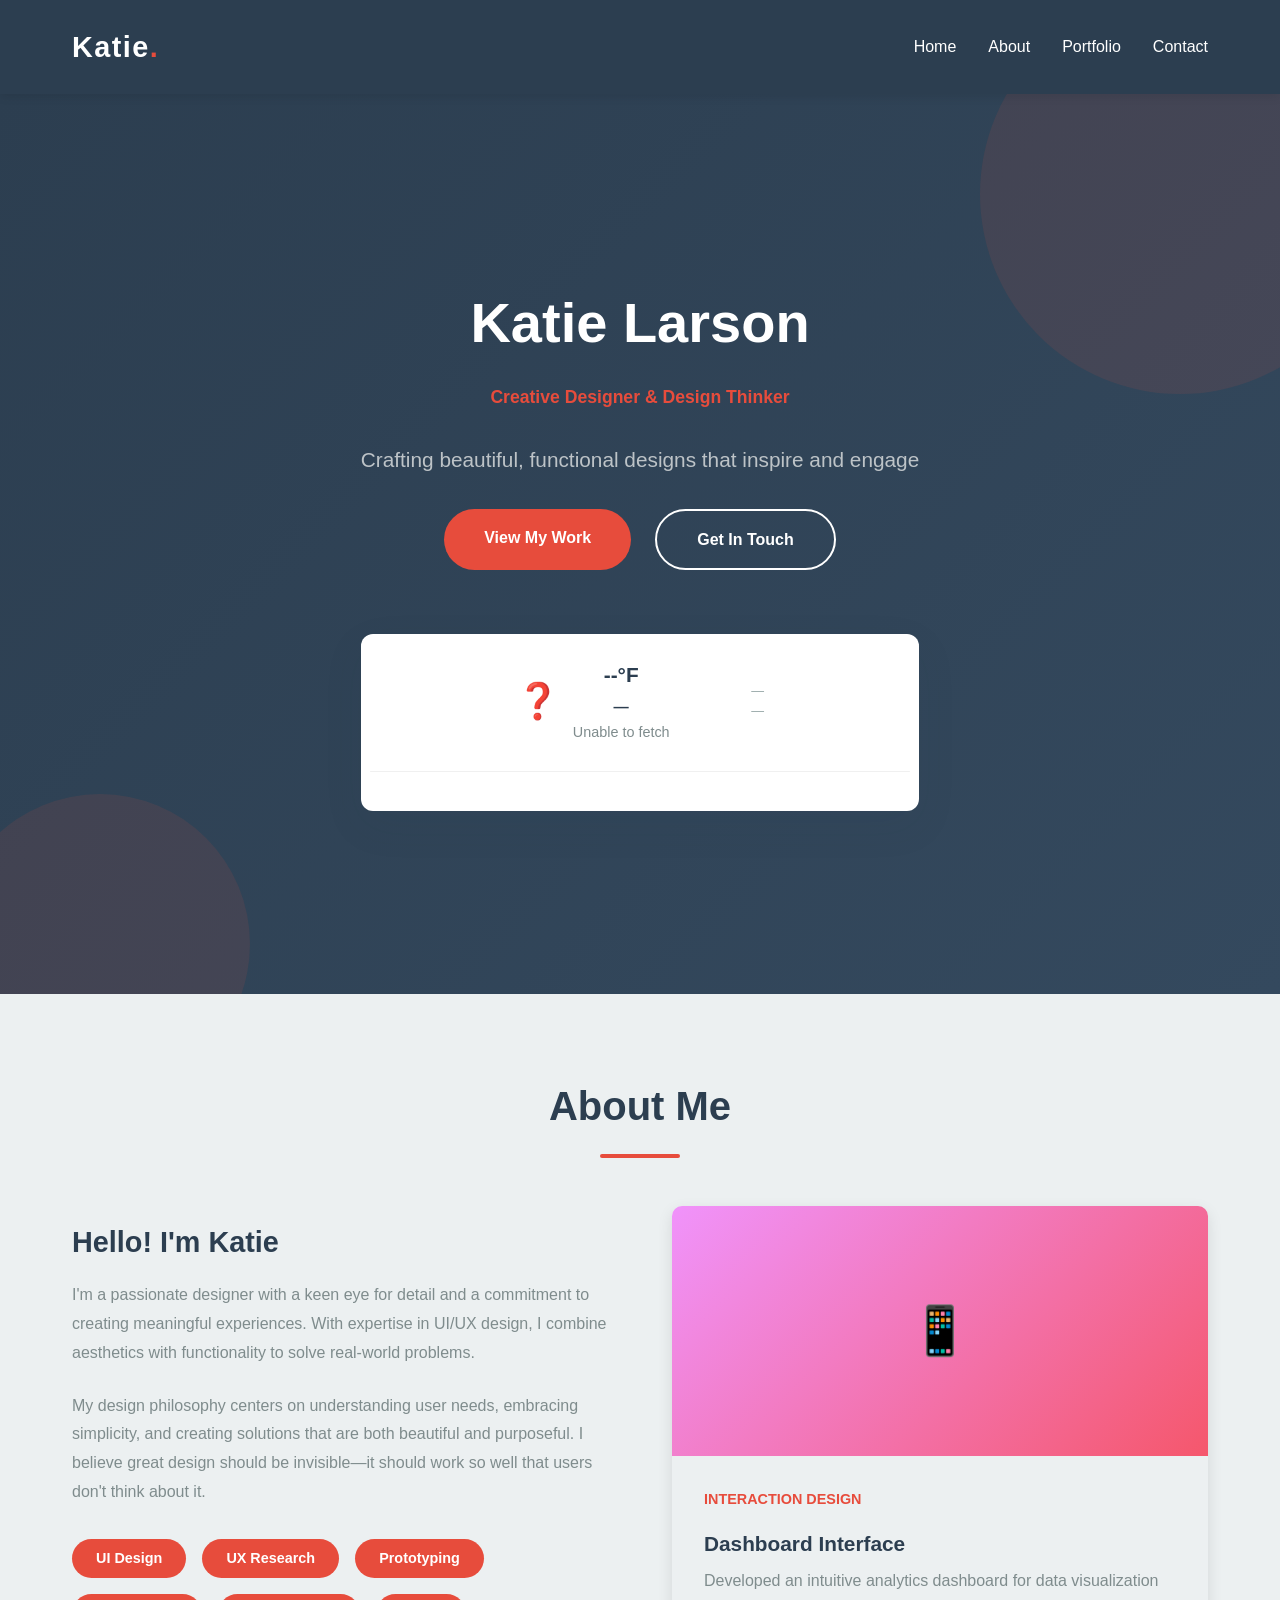
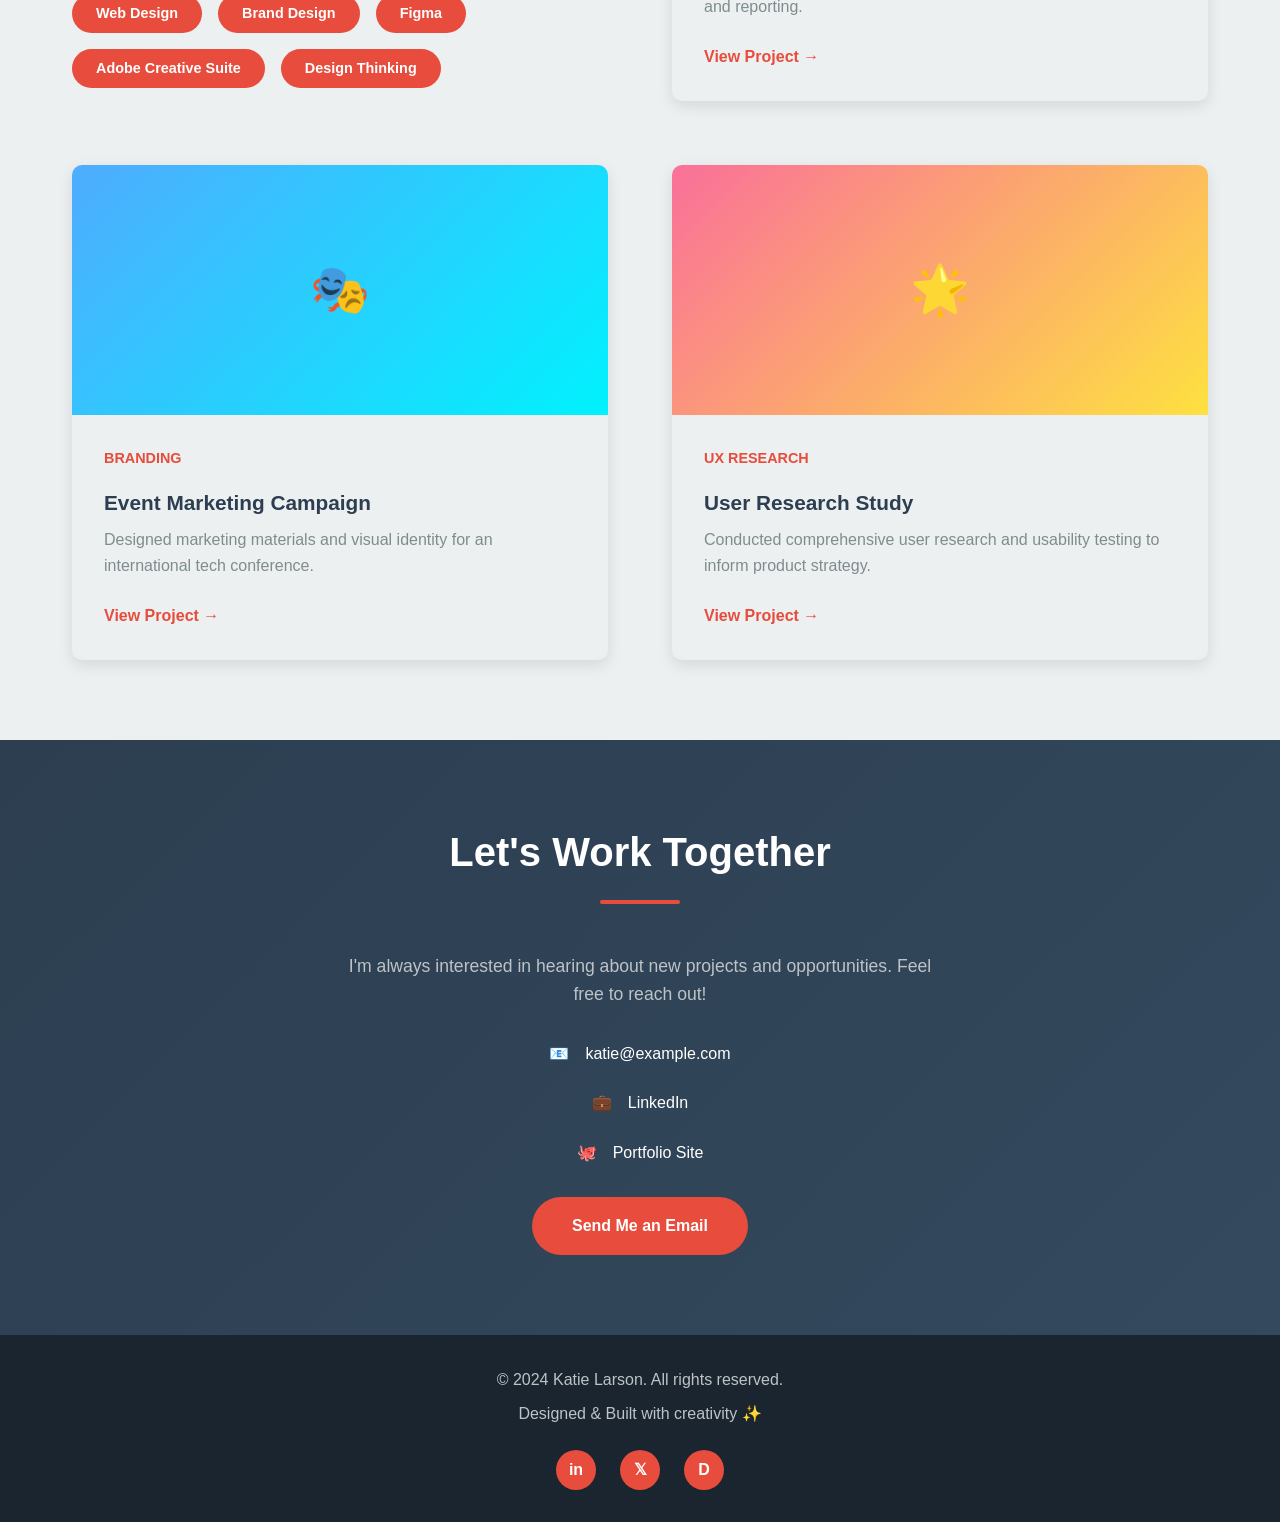
==== commit 7427c35e: "Refactored index.html into separate files and it works" ====
--- a/index.html
+++ b/index.html
@@ -5,116 +5,7 @@
   <meta name="viewport" content="width=device-width, initial-scale=1.0">
   <meta name="description" content="Katie Larson - Designer portfolio showcasing creative design work">
   <title>Katie Larson | Designer</title>
-  <link rel="stylesheet" href="css/style.css">
-  <style>
-    /* Weather widget styles */
-    .weather-container {
-      margin: calc(1.5rem + 40px) auto 0;
-      width: 100%;
-      max-width: 680px;
-      background: var(--white);
-      border-radius: 12px;
-      padding: 0.6rem;
-      box-shadow: 0 14px 40px rgba(44,62,80,0.08);
-      display: flex;
-      flex-direction: column;
-      gap: 0.6rem;
-      align-items: center;
-      z-index: 2;
-    }
-
-    .weather-card {
-      margin: 0;
-      background: transparent;
-      color: var(--text-dark);
-      width: 280px;
-      max-width: 100%;
-      border-radius: 12px;
-      padding: 0.9rem 1rem;
-      box-shadow: none;
-      display: flex;
-      align-items: center;
-      justify-content: space-between;
-      gap: 1rem;
-      z-index: 2;
-    }
-
-    .weather-left {
-      display: flex;
-      gap: 0.8rem;
-      align-items: center;
-    }
-
-    .weather-emoji {
-      font-size: 2.2rem;
-    }
-
-    .weather-info {
-      display: flex;
-      flex-direction: column;
-      gap: 0.1rem;
-    }
-
-    .weather-temp {
-      font-size: 1.3rem;
-      font-weight: 700;
-    }
-
-    .weather-desc {
-      font-size: 0.9rem;
-      color: var(--text-light);
-    }
-
-    .weather-meta {
-      text-align: right;
-      font-size: 0.8rem;
-      color: #95a5a6;
-    }
-
-    @media (max-width: 480px) {
-      .weather-container { padding: 0.5rem; }
-      .weather-card { width: 100%; max-width: 320px; }
-    }
-    .weather-divider {
-      width: 100%;
-      height: 1px;
-      background: rgba(0,0,0,0.06);
-      border-radius: 2px;
-      margin: 0.2rem 0;
-    }
-    /* Forecast strip */
-
-    .forecast {
-      display: flex;
-      gap: 0;
-      justify-content: stretch;
-      margin: 1rem auto 0;
-      width: 100%;
-      max-width: 680px;
-      background: transparent;
-      border-radius: 8px;
-      overflow: hidden;
-    }
-
-    .forecast-day {
-      background: var(--white);
-      border-radius: 0;
-      padding: 0.6rem 0.8rem;
-      flex: 1 1 0;
-      min-width: 0;
-      text-align: center;
-      box-shadow: none;
-    }
-
-    .forecast-day + .forecast-day {
-      border-left: 1px solid rgba(0,0,0,0.06);
-    }
-
-    .forecast-day .day { font-size: 0.85rem; color: var(--text-light); margin-bottom: 0.2rem; }
-    .forecast-day .f-emoji { font-size: 1.25rem; margin-bottom: 0.2rem; }
-    .forecast-day .hi { font-weight: 700; color: var(--primary-color); }
-    .forecast-day .lo { font-size: 0.85rem; color: var(--text-light); }
-  </style>
+  <link rel="stylesheet" href="./css/style.css">
 </head>
 <body>
   <!-- Navigation -->
@@ -147,6 +38,7 @@
             <div id="weather-emoji" class="weather-emoji">⛅</div>
             <div class="weather-info">
               <div id="weather-temp" class="weather-temp">--°F</div>
+              <div id="weather-city" class="weather-city">—</div>
               <div id="weather-desc" class="weather-desc">Loading weather…</div>
             </div>
           </div>
@@ -180,48 +72,6 @@
             <span class="skill-tag">Figma</span>
             <span class="skill-tag">Adobe Creative Suite</span>
             <span class="skill-tag">Design Thinking</span>
-          </div>
-        </div>
-        <div class="about-image">👨‍🎨</div>
-      </div>
-    </div>
-  </section>
-
-  <!-- Portfolio Section -->
-  <section class="portfolio" id="portfolio">
-    <div class="container">
-      <h2>My Work</h2>
-      <div class="portfolio-grid">
-        <!-- Portfolio Item 1 -->
-        <div class="portfolio-item">
-          <div class="portfolio-image">🎨</div>
-          <div class="portfolio-content">
-            <div class="portfolio-category">UI/UX DESIGN</div>
-            <h3>Mobile App Redesign</h3>
-            <p>Redesigned a financial app interface, improving usability and increasing user engagement by 45%.</p>
-            <a href="pages/portfolio.html" class="view-link">View Project →</a>
-          </div>
-        </div>
-
-        <!-- Portfolio Item 2 -->
-        <div class="portfolio-item">
-          <div class="portfolio-image">💡</div>
-          <div class="portfolio-content">
-            <div class="portfolio-category">BRAND DESIGN</div>
-            <h3>Startup Brand Identity</h3>
-            <p>Created comprehensive brand identity including logo, color palette, and design system for a tech startup.</p>
-            <a href="pages/portfolio.html" class="view-link">View Project →</a>
-          </div>
-        </div>
-
-        <!-- Portfolio Item 3 -->
-        <div class="portfolio-item">
-          <div class="portfolio-image">🖥️</div>
-          <div class="portfolio-content">
-            <div class="portfolio-category">WEB DESIGN</div>
-            <h3>E-Commerce Platform</h3>
-            <p>Designed and prototyped a modern e-commerce website focusing on conversion optimization.</p>
-            <a href="pages/portfolio.html" class="view-link">View Project →</a>
           </div>
         </div>
 
@@ -296,133 +146,6 @@
       <a href="https://dribbble.com" target="_blank" title="Dribbble">D</a>
     </div>
   </footer>
-  <script>
-    // Weather widget: 5-day forecast + reverse geocoding (Open-Meteo)
-    (function(){
-      const emojiMap = (code) => {
-        if (code === 0) return '☀️';
-        if ([1,2].includes(code)) return '🌤️';
-        if (code === 3) return '☁️';
-        if ([45,48].includes(code)) return '🌫️';
-        if ([51,53,55,56,57,80,81,82,61,63,65,66,67].includes(code)) return '🌧️';
-        if ([71,73,75,77,85,86].includes(code)) return '❄️';
-        if ([95,96,99].includes(code)) return '⛈️';
-        return '🌤️';
-      };
-
-      const descMap = (code) => {
-        if (code === 0) return 'Clear';
-        if ([1,2].includes(code)) return 'Partly cloudy';
-        if (code === 3) return 'Overcast';
-        if ([45,48].includes(code)) return 'Fog';
-        if ([51,53,55,56,57].includes(code)) return 'Drizzle';
-        if ([61,63,65,66,67,80,81,82].includes(code)) return 'Rain';
-        if ([71,73,75,77,85,86].includes(code)) return 'Snow';
-        if ([95,96,99].includes(code)) return 'Thunderstorm';
-        return 'Weather';
-      };
-
-      const $ = id => document.getElementById(id);
-
-      function showError(message) {
-        $('weather-desc').textContent = message;
-        $('weather-temp').textContent = '--°F';
-        $('weather-emoji').textContent = '❓';
-        $('weather-location').textContent = '—';
-        $('weather-forecast').setAttribute('aria-hidden','true');
-        $('weather-forecast').innerHTML = '';
-      }
-
-      function updateWidget(data, lat, lon) {
-        const cw = data.current_weather;
-        if (!cw) return showError('No data');
-        const temp = Math.round(cw.temperature);
-        const code = cw.weathercode;
-        $('weather-temp').textContent = temp + '°F';
-        $('weather-emoji').textContent = emojiMap(code);
-        $('weather-desc').textContent = descMap(code);
-        const t = new Date(cw.time).toLocaleTimeString([], {hour: '2-digit', minute:'2-digit'});
-        $('weather-time').textContent = t;
-        // Forecast
-        if (data.daily) updateForecast(data.daily);
-      }
-
-      function updateForecast(daily) {
-        const container = $('weather-forecast');
-        container.innerHTML = '';
-        const times = daily.time;
-        const max = daily.temperature_2m_max;
-        const min = daily.temperature_2m_min;
-        const codes = daily.weathercode;
-        // show next 5 days (or less if not available)
-        const count = Math.min(5, times.length);
-        for (let i=0;i<count;i++){
-          const day = new Date(times[i]).toLocaleDateString([], {weekday:'short'});
-          const hi = Math.round(max[i]);
-          const lo = Math.round(min[i]);
-          const code = codes[i];
-          const el = document.createElement('div');
-          el.className = 'forecast-day';
-          el.innerHTML = `<div class="day">${day}</div><div class="f-emoji">${emojiMap(code)}</div><div class="hi">${hi}°</div><div class="lo">${lo}°</div>`;
-          container.appendChild(el);
-        }
-        container.removeAttribute('aria-hidden');
-      }
-
-      function fetchReverseGeocode(lat, lon) {
-        const gurl = `https://geocoding-api.open-meteo.com/v1/reverse?latitude=${lat}&longitude=${lon}&count=1`;
-        fetch(gurl).then(r=>r.json()).then(json=>{
-          if (json && json.results && json.results.length){
-            const p = json.results[0];
-            const name = p.name + (p.admin1 ? ', '+p.admin1 : '') + (p.country ? ', '+p.country : '');
-            $('weather-location').textContent = name;
-          } else {
-            $('weather-location').textContent = `Lat:${lat.toFixed(2)}, Lon:${lon.toFixed(2)}`;
-          }
-        }).catch(err=>{
-          console.warn('Geocode error', err);
-          $('weather-location').textContent = `Lat:${lat.toFixed(2)}, Lon:${lon.toFixed(2)}`;
-        });
-      }
-
-      function fetchWeather(lat, lon) {
-        const url = `https://api.open-meteo.com/v1/forecast?latitude=${lat}&longitude=${lon}&current_weather=true&daily=temperature_2m_max,temperature_2m_min,weathercode&temperature_unit=fahrenheit&timezone=auto`;
-        fetch(url).then(r=>r.json()).then(json=>{
-          updateWidget(json, lat, lon);
-          fetchReverseGeocode(lat, lon);
-        }).catch(err=>{
-          console.error('Weather fetch error', err);
-          showError('Unable to fetch');
-        });
-      }
-
-      function fallback() {
-        // Default to New York coordinates
-        const lat = 40.7128, lon = -74.0060;
-        $('weather-desc').textContent = 'Using default location';
-        fetchWeather(lat, lon);
-      }
-
-      if (!('geolocation' in navigator)) {
-        showError('Geolocation not supported');
-        fallback();
-      } else {
-        navigator.geolocation.getCurrentPosition(pos => {
-          const lat = pos.coords.latitude;
-          const lon = pos.coords.longitude;
-          fetchWeather(lat, lon);
-        }, err => {
-          // permission denied or timeout
-          console.warn('Geolocation error', err);
-          if (err.code === 1) {
-            $('weather-desc').textContent = 'Enable location to see your weather.';
-          } else {
-            $('weather-desc').textContent = 'Location unavailable';
-          }
-          fallback();
-        }, {timeout:10000});
-      }
-    })();
-  </script>
+  <script src="js/app.js" defer></script>
 </body>
 </html>
--- a/css/style.css
+++ b/css/style.css
@@ -572,3 +572,119 @@
     padding: 3rem 1rem;
   }
 }
+
+/* Weather widget styles moved from index.html */
+.weather-container {
+  margin: calc(1.5rem + 40px) auto 0;
+  width: 100%;
+  max-width: 680px;
+  background: var(--white);
+  border-radius: 12px;
+  padding: 0.6rem;
+  box-shadow: 0 14px 40px rgba(44,62,80,0.08);
+  display: flex;
+  flex-direction: column;
+  gap: 0.6rem;
+  align-items: center;
+  z-index: 2;
+}
+
+.weather-card {
+  margin: 0;
+  background: transparent;
+  color: var(--text-dark);
+  width: 280px;
+  max-width: 100%;
+  border-radius: 12px;
+  padding: 0.9rem 1rem;
+  box-shadow: none;
+  display: flex;
+  align-items: center;
+  justify-content: space-between;
+  gap: 1rem;
+  z-index: 2;
+}
+
+.weather-left {
+  display: flex;
+  gap: 0.8rem;
+  align-items: center;
+}
+
+.weather-emoji {
+  font-size: 2.2rem;
+}
+
+.weather-info {
+  display: flex;
+  flex-direction: column;
+  gap: 0.1rem;
+}
+
+.weather-temp {
+  font-size: 1.3rem;
+  font-weight: 700;
+}
+
+.weather-city {
+  font-size: 0.95rem;
+  font-weight: 600;
+  color: var(--primary-color);
+  margin-top: 2px;
+}
+
+.weather-desc {
+  font-size: 0.9rem;
+  color: var(--text-light);
+}
+
+.weather-meta {
+  text-align: right;
+  font-size: 0.8rem;
+  color: #95a5a6;
+}
+
+@media (max-width: 480px) {
+  .weather-container { padding: 0.5rem; }
+  .weather-card { width: 100%; max-width: 320px; }
+}
+.weather-divider {
+  width: 100%;
+  height: 1px;
+  background: rgba(0,0,0,0.06);
+  border-radius: 2px;
+  margin: 0.2rem 0;
+}
+
+/* Forecast strip */
+.forecast {
+  display: flex;
+  gap: 0;
+  justify-content: stretch;
+  margin: 1rem auto 0;
+  width: 100%;
+  max-width: 680px;
+  background: transparent;
+  border-radius: 8px;
+  overflow: hidden;
+}
+
+.forecast-day {
+  background: var(--white);
+  border-radius: 0;
+  padding: 0.6rem 0.8rem;
+  flex: 1 1 0;
+  min-width: 0;
+  text-align: center;
+  box-shadow: none;
+}
+
+.forecast-day + .forecast-day {
+  border-left: 1px solid rgba(0,0,0,0.06);
+}
+
+.forecast-day .day { font-size: 0.85rem; color: var(--text-light); margin-bottom: 0.2rem; }
+.forecast-day .f-emoji { font-size: 1.25rem; margin-bottom: 0.2rem; }
+.forecast-day .hi { font-weight: 700; color: var(--primary-color); }
+.forecast-day .lo { font-size: 0.85rem; color: var(--text-light); }
+
